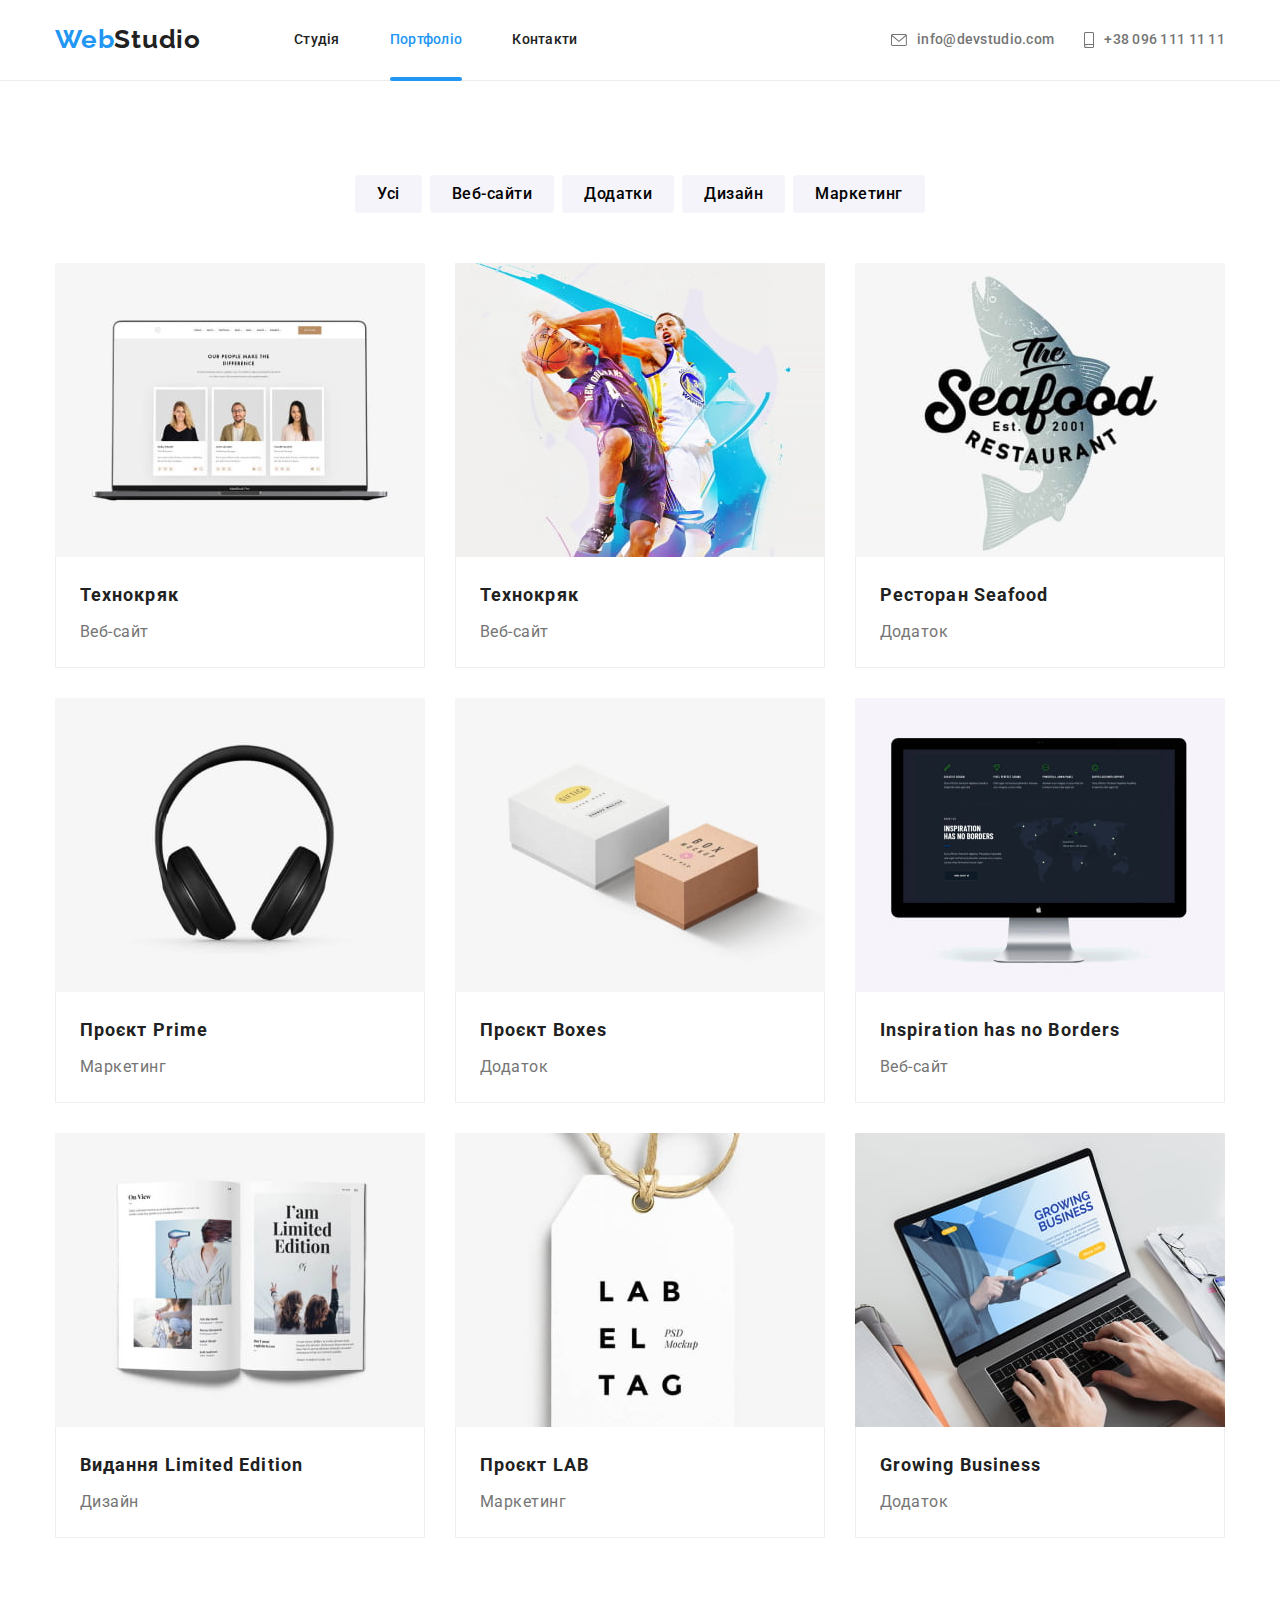
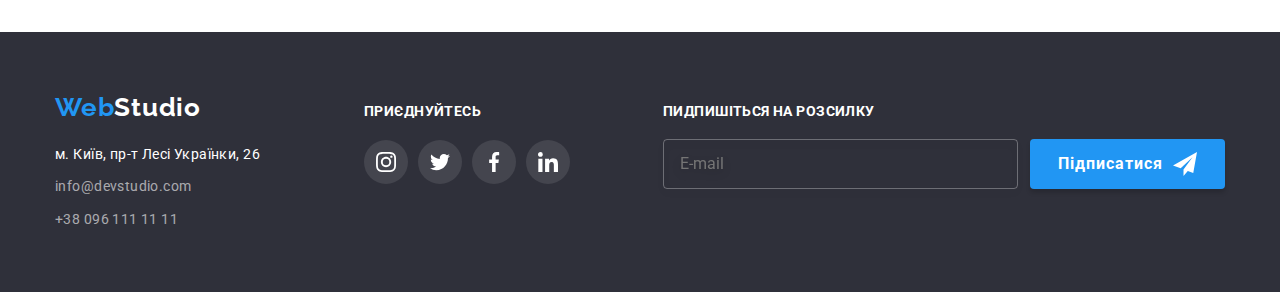
==== portfolio.html @ 277d2b3b "From hw-07" ====
<!DOCTYPE html>
<html lang="uk">
    <head>
        <meta charset="UTF-8" />
        <meta http-equiv="X-UA-Compatible" content="IE=edge" />
        <meta name="viewport" content="width=device-width, initial-scale=1.0" />
        <link rel="preconnect" href="https://fonts.googleapis.com" />
        <link rel="preconnect" href="https://fonts.gstatic.com" crossorigin />
        <link
            href="https://fonts.googleapis.com/css2?family=Raleway:wght@700&family=Roboto:wght@400;500;700;900&display=swap"
            rel="stylesheet"
        />
        <link
            rel="stylesheet"
            href="https://cdnjs.cloudflare.com/ajax/libs/modern-normalize/1.1.0/modern-normalize.css"
            integrity="sha512-Y0MM+V6ymRKN2zStTqzQ227DWhhp4Mzdo6gnlRnuaNCbc+YN/ZH0sBCLTM4M0oSy9c9VKiCvd4Jk44aCLrNS5Q=="
            crossorigin="anonymous"
            referrerpolicy="no-referrer"
        />
        <link href="./css/main.min.css" rel="stylesheet" />
        <title>WebStudio</title>
    </head>
    <body>
        <header class="page-header">
            <div class="container page-header__container flex-container">
                <nav class="navigation page-header__navigation flex-container">
                    <a class="logo navigation__logo" href="./index.html" lang="en">
                        <span class="logo__label" lang="en">Web</span>Studio
                    </a>
                    <ul class="navigation__list flex-container">
                        <li class="navigation__item">
                            <a class="navigation__link" href="./index.html">Студія</a>
                        </li>
                        <li class="navigation__item">
                            <a class="navigation__link navigation__link--active" href="./portfolio.html">Портфоліо</a>
                        </li>
                        <li class="navigation__item">
                            <a class="navigation__link" href="#">Контакти</a>
                        </li>
                    </ul>
                </nav>
                <ul class="contacts page-header__contacts flex-container">
                    <li class="contacts__item">
                        <a class="contacts__link flex-container" href="mailto:info@devstudio.com">
                            <svg class="contacts__icon" width="16" height="12">
                                <use href="./images/icons/icons.svg#icon-mail"></use>
                            </svg>
                            info@devstudio.com
                        </a>
                    </li>
                    <li class="contacts__item">
                        <a class="contacts__link flex-container" href="tel:+380961111111">
                            <svg class="contacts__icon" width="10" height="16">
                                <use href="./images/icons/icons.svg#icon-phone"></use>
                            </svg>
                            +38 096 111 11 11
                        </a>
                    </li>
                </ul>
            </div>
        </header>

        <main>
            <section class="portfolio section">
                <div class="container">
                    <h1 class="hidden" lang="en">Portfolio</h1>
                    <ul class="filter portfolio__filter flex-container">
                        <li class="filter__item">
                            <button class="filter__button button button--secondary" type="button">Усі</button>
                        </li>
                        <li class="filter__item">
                            <button class="filter__button button button--secondary" type="button">Веб-сайти</button>
                        </li>
                        <li class="filter__item">
                            <button class="filter__button button button--secondary" type="button">Додатки</button>
                        </li>
                        <li class="filter__item">
                            <button class="filter__button button button--secondary" type="button">Дизайн</button>
                        </li>
                        <li class="filter__item">
                            <button class="filter__button button button--secondary" type="button">Маркетинг</button>
                        </li>
                    </ul>
                    <ul class="portfolio__list flex-container">
                        <li class="card portfolio__card">
                            <a class="card__link" href="#">
                                <div class="card__image-wrapper">
                                    <img
                                        class="card__image"
                                        src="./images/portfolio/technocrack.jpg"
                                        alt="Ноутбук з відкрити сайтом"
                                        width="370"
                                        height="294"
                                    />
                                    <div class="card__image-overlay">
                                        <p class="card__image-text">
                                            Lorem ipsum dolor sit amet, consectetur adipisicing elit. Aut voluptate, id
                                            minima voluptas accusamus delectus ipsum numquam? Expedita, iure ullam?
                                            Minima, sequi. Lorem ipsum dolor sit amet, consectetur adipisicing elit. Aut
                                            voluptate, id minima voluptas accusamus delectus ipsum numquam? Expedita,
                                            iure ullam? Minima, sequi. Lorem ipsum dolor sit amet, consectetur
                                            adipisicing elit. Aut voluptate, id minima voluptas accusamus delectus ipsum
                                            numquam? Expedita, iure ullam? Minima, sequi.
                                        </p>
                                    </div>
                                </div>
                                <div class="card__context">
                                    <h2 class="card__name">Технокряк</h2>
                                    <p class="card__text">Веб-сайт</p>
                                </div>
                            </a>
                        </li>
                        <li class="card portfolio__card">
                            <a class="card__link" href="#">
                                <div class="card__image-wrapper">
                                    <img
                                        class="card__image"
                                        src="./images/portfolio/poster-new-orlean.jpg"
                                        alt="Ноутбук з відкрити сайтом"
                                        width="370"
                                    />
                                    <div class="card__image-overlay">
                                        <p class="card__image-text">
                                            Lorem ipsum dolor sit amet, consectetur adipisicing elit. Aut voluptate, id
                                            minima voluptas accusamus delectus ipsum numquam? Expedita, iure ullam?
                                            Minima, sequi.
                                        </p>
                                    </div>
                                </div>
                                <div class="card__context">
                                    <h2 class="card__name">Технокряк</h2>
                                    <p class="card__text">Веб-сайт</p>
                                </div>
                            </a>
                        </li>
                        <li class="card portfolio__card">
                            <a class="card__link" href="#">
                                <div class="card__image-wrapper">
                                    <img
                                        class="card__image"
                                        src="./images/portfolio/restaurant-seafood.jpg"
                                        alt="Постер ресторану"
                                        width="370"
                                    />
                                    <div class="card__image-overlay">
                                        <p class="card__image-text">
                                            Lorem ipsum dolor sit amet, consectetur adipisicing elit. Aut voluptate, id
                                            minima voluptas accusamus delectus ipsum numquam? Expedita, iure ullam?
                                            Minima, sequi.
                                        </p>
                                    </div>
                                </div>
                                <div class="card__context">
                                    <h2 class="card__name">Ресторан <span lang="en">Seafood</span></h2>
                                    <p class="card__text">Додаток</p>
                                </div>
                            </a>
                        </li>
                        <li class="card portfolio__card">
                            <a class="card__link" href="#">
                                <div class="card__image-wrapper">
                                    <img
                                        class="card__image"
                                        src="./images/portfolio/project-prime.jpg"
                                        alt="Навушники"
                                        width="370"
                                    />
                                    <div class="card__image-overlay">
                                        <p class="card__image-text">
                                            Lorem ipsum dolor sit amet, consectetur adipisicing elit. Aut voluptate, id
                                            minima voluptas accusamus delectus ipsum numquam? Expedita, iure ullam?
                                            Minima, sequi.
                                        </p>
                                    </div>
                                </div>
                                <div class="card__context">
                                    <h2 class="card__name">Проєкт <span lang="en">Prime</span></h2>
                                    <p class="card__text">Маркетинг</p>
                                </div>
                            </a>
                        </li>
                        <li class="card portfolio__card">
                            <a class="card__link" href="#">
                                <div class="card__image-wrapper">
                                    <img
                                        class="card__image"
                                        src="./images/portfolio/project-boxes.jpg"
                                        alt="Коробки"
                                        width="370"
                                    />
                                    <div class="card__image-overlay">
                                        <p class="card__image-text">
                                            Lorem ipsum dolor sit amet, consectetur adipisicing elit. Aut voluptate, id
                                            minima voluptas accusamus delectus ipsum numquam? Expedita, iure ullam?
                                            Minima, sequi.
                                        </p>
                                    </div>
                                </div>
                                <div class="card__context">
                                    <h2 class="card__name">Проєкт <span lang="en">Boxes</span></h2>
                                    <p class="card__text">Додаток</p>
                                </div>
                            </a>
                        </li>
                        <li class="card portfolio__card">
                            <a class="card__link" href="#">
                                <div class="card__image-wrapper">
                                    <img
                                        class="card__image"
                                        src="./images/portfolio/inspirations-has-no-borders.jpg"
                                        alt="Місцезнаходження по карті світу"
                                        width="370"
                                    />
                                    <div class="card__image-overlay">
                                        <p class="card__image-text">
                                            Lorem ipsum dolor sit amet, consectetur adipisicing elit. Aut voluptate, id
                                            minima voluptas accusamus delectus ipsum numquam? Expedita, iure ullam?
                                            Minima, sequi.
                                        </p>
                                    </div>
                                </div>
                                <div class="card__context">
                                    <h2 class="card__name" lang="en">Inspiration has no Borders</h2>
                                    <p class="card__text">Веб-сайт</p>
                                </div>
                            </a>
                        </li>
                        <li class="card portfolio__card">
                            <a class="card__link" href="#">
                                <div class="card__image-wrapper">
                                    <img
                                        class="card__image"
                                        src="./images/portfolio/journal-limited-edition.jpg"
                                        alt="Журнал"
                                        width="370"
                                    />
                                    <div class="card__image-overlay">
                                        <p class="card__image-text">
                                            Lorem ipsum dolor sit amet, consectetur adipisicing elit. Aut voluptate, id
                                            minima voluptas accusamus delectus ipsum numquam? Expedita, iure ullam?
                                            Minima, sequi.
                                        </p>
                                    </div>
                                </div>
                                <div class="card__context">
                                    <h2 class="card__name">Видання <span lang="en">Limited Edition</span></h2>
                                    <p class="card__text">Дизайн</p>
                                </div>
                            </a>
                        </li>
                        <li class="card portfolio__card">
                            <a class="card__link" href="#">
                                <div class="card__image-wrapper">
                                    <img
                                        class="card__image"
                                        src="./images/portfolio/project-lab.jpg"
                                        alt="Лейбл"
                                        width="370"
                                    />
                                    <div class="card__image-overlay">
                                        <p class="card__image-text">
                                            Lorem ipsum dolor sit amet, consectetur adipisicing elit. Aut voluptate, id
                                            minima voluptas accusamus delectus ipsum numquam? Expedita, iure ullam?
                                            Minima, sequi.
                                        </p>
                                    </div>
                                </div>
                                <div class="card__context">
                                    <h2 class="card__name">Проєкт <span lang="en">LAB</span></h2>
                                    <p class="card__text">Маркетинг</p>
                                </div>
                            </a>
                        </li>
                        <li class="card portfolio__card">
                            <a class="card__link" href="#">
                                <div class="card__image-wrapper">
                                    <img
                                        class="card__image"
                                        src="./images/portfolio/growing-business.jpg"
                                        alt="Додаток для зростаючого бізнесу"
                                        width="370"
                                    />
                                    <div class="card__image-overlay">
                                        <p class="card__image-text">
                                            Lorem ipsum dolor sit amet, consectetur adipisicing elit. Aut voluptate, id
                                            minima voluptas accusamus delectus ipsum numquam? Expedita, iure ullam?
                                            Minima, sequi.
                                        </p>
                                    </div>
                                </div>
                                <div class="card__context">
                                    <h2 class="card__name" lang="en">Growing Business</h2>
                                    <p class="card__text">Додаток</p>
                                </div>
                            </a>
                        </li>
                    </ul>
                </div>
            </section>
        </main>

        <footer class="page-footer">
            <div class="container page-footer__flex-container flex-container">
                <div class="page-footer__contacts-wrapper">
                    <a class="logo page-footer__logo" href="./index.html" lang="en">
                        <span class="logo__label" lang="en">Web</span>Studio
                    </a>
                    <address class="address page-footer__address">
                        <ul class="address__list">
                            <li class="address__item">
                                <a
                                    class="address__map address__link--font"
                                    href="https://www.google.com/maps/place/Lesi+Ukrainky+Blvd,+26,+Kyiv,+02000/@50.4265841,30.5361971,17z/data=!3m1!4b1!4m5!3m4!1s0x40d4cf0e033ecbe9:0x57a4dffefec77da0!8m2!3d50.4265807!4d30.5383858"
                                    target="_blank"
                                    rel="noopener noreferrer"
                                >
                                    м. Київ, пр-т Лесі Українки, 26
                                </a>
                            </li>
                            <li class="address__item">
                                <a class="address__link address__link--font" href="mailto:info@devstudio.com">
                                    info@devstudio.com
                                </a>
                            </li>
                            <li class="address__item">
                                <a class="address__link address__link--font" href="tel:+380961111111">
                                    +38 096 111 11 11
                                </a>
                            </li>
                        </ul>
                    </address>
                </div>
                <div class="page-footer__social-wrapper">
                    <p class="page-footer__social-title">приєднуйтесь</p>
                    <ul class="social page-footer__social-list flex-container">
                        <li class="social__item page-footer__social-item">
                            <a class="social__link page-footer__social-link flex-container" href="#">
                                <svg
                                    class="social__icon page-footer__social-icon"
                                    width="20"
                                    height="20"
                                    aria-label="instagram"
                                >
                                    <use href="./images/icons/icons.svg#icon-instagram"></use>
                                </svg>
                            </a>
                        </li>
                        <li class="social__item page-footer__social-item">
                            <a class="social__link page-footer__social-link flex-container" href="#">
                                <svg
                                    class="social__icon page-footer__social-icon"
                                    width="20"
                                    height="20"
                                    aria-label="twitter"
                                >
                                    <use href="./images/icons/icons.svg#icon-twitter"></use>
                                </svg>
                            </a>
                        </li>
                        <li class="social__item page-footer__social-item">
                            <a class="social__link page-footer__social-link flex-container" href="#">
                                <svg
                                    class="social__icon page-footer__social-icon"
                                    width="20"
                                    height="20"
                                    aria-label="facebook"
                                >
                                    <use href="./images/icons/icons.svg#icon-facebook"></use>
                                </svg>
                            </a>
                        </li>
                        <li class="social__item page-footer__social-item">
                            <a class="social__link page-footer__social-link flex-container" href="#">
                                <svg
                                    class="social__icon page-footer__social-icon"
                                    width="20"
                                    height="20"
                                    aria-label="linkedin"
                                >
                                    <use href="./images/icons/icons.svg#icon-linkedin"></use>
                                </svg>
                            </a>
                        </li>
                    </ul>
                </div>
                <div class="follow page-footer__follow-wrapper">
                    <p class="follow__title">пидпишіться на розсилку</p>
                    <form class="form follow__form" action="javascript:void(0);">
                        <label class="form__label follow__label">
                            <input
                                class="form__input follow__label-input"
                                type="email"
                                name="follow-email"
                                placeholder="E-mail"
                            />
                        </label>
                        <button class="follow__button button button--main" type="submit">
                            Підписатися
                            <svg class="follow__icon" width="24" height="24" aria-label="send">
                                <use href="./images/icons/icons.svg#icon-send"></use>
                            </svg>
                        </button>
                    </form>
                </div>
            </div>
        </footer>
    </body>
</html>
---- css/main.min.css ----
:root{--main-text-color: #212121;--muted-text-color: #757575;--address-link-text-color: #FFFFFF99;--team-filter-icon-color: #F5F4FA;--footer-background-color: #2F303A;--order-image-background-color: #C4C4C4;--order-image-overlay: rgba(47, 48, 58, 0.4);--footer-social-background: rgba(255, 255, 255, 0.1);--backdrop-background-color: rgba(0, 0, 0, 0.2);--working-image-label-background: rgba(47, 48, 58, 0.8);--order-button-active: #188CE8;--accent-color: #2196F3;--accent-color-faded: rgba(33, 150, 243, 0.9);--accent-white-color: #FFFFFF;--card-border: #EEEEEE;--header-border: #ECECEC;--modal-close-border: rgba(0, 0, 0, 0.1);--icon-fill: #AFB1B8;--order-button-box-shadow: rgba(0, 0, 0, 0.15);--general-transition-effect: .25s cubic-bezier(0.4, 0, 0.2, 1);--card-items: 3;--gap-distance: 30px}body{font-family:"Roboto",sans-serif;color:#212121;margin:0}body.is-hidden{overflow-y:hidden}ul,ol,li{list-style:none;padding:0;margin:0}h1,h2,h3,h4,h5,h6,p{margin:0;padding:0}img{display:block;height:auto;max-width:100%}.section{padding:94px 0}.container{max-width:1200px;padding:0 15px;margin:0 auto}.flex-container{display:-webkit-box;display:-ms-flexbox;display:flex}.hidden{position:absolute;white-space:nowrap;width:1px;height:1px;overflow:hidden;border:0;padding:0;clip:rect(0 0 0 0);-webkit-clip-path:inset(50%);clip-path:inset(50%);margin:-1px}::-webkit-scrollbar{width:8px}::-webkit-scrollbar-track{background-color:rgba(0,0,0,0)}::-webkit-scrollbar-thumb{background-color:rgba(0,0,0,.2);border-radius:4px}::-webkit-scrollbar-thumb:hover{background-color:rgba(0,0,0,.5)}.button{font-family:"Roboto";font-size:16px;border:none;border-radius:4px;cursor:pointer}.button--main{font-weight:700;line-height:1.87;letter-spacing:.06em;color:var(--accent-white-color);background-color:var(--accent-color);-webkit-box-shadow:0px 4px 4px var(--order-button-box-shadow);box-shadow:0px 4px 4px var(--order-button-box-shadow);-webkit-transition:background-color var(--general-transition-effect);-o-transition:background-color var(--general-transition-effect);transition:background-color var(--general-transition-effect)}.button--main:focus,.button--main:hover{background-color:var(--order-button-active)}.button--secondary{font-weight:500;line-height:1.62;letter-spacing:.03em;background-color:var(--team-filter-icon-color);-webkit-transition:background-color var(--general-transition-effect),color var(--general-transition-effect);-o-transition:background-color var(--general-transition-effect),color var(--general-transition-effect);transition:background-color var(--general-transition-effect),color var(--general-transition-effect)}.button--secondary:focus,.button--secondary:hover{background-color:var(--accent-color)}.social__icon{fill:currentColor}.social__item:not(:last-child){margin-right:10px}.social__link{-webkit-box-pack:center;-ms-flex-pack:center;justify-content:center;-webkit-box-align:center;-ms-flex-align:center;align-items:center;height:44px;width:44px;border-radius:50%;-webkit-transition:background-color var(--general-transition-effect),color var(--general-transition-effect);-o-transition:background-color var(--general-transition-effect),color var(--general-transition-effect);transition:background-color var(--general-transition-effect),color var(--general-transition-effect)}.social__link:focus,.social__link:hover{background-color:var(--accent-color)}.form{display:-webkit-box;display:-ms-flexbox;display:flex;-webkit-box-align:center;-ms-flex-align:center;align-items:center}.form__label{width:100%}.form__input{width:100%;background:rgba(0,0,0,0);outline:none;border-radius:4px;-webkit-transition:border-color var(--general-transition-effect);-o-transition:border-color var(--general-transition-effect);transition:border-color var(--general-transition-effect)}.form__input:focus{border-color:var(--accent-color)}.page-header{border-bottom:1px solid var(--header-border)}.page-header__container{-webkit-box-align:center;-ms-flex-align:center;align-items:center}.page-header__navigation{-webkit-box-align:center;-ms-flex-align:center;align-items:center}.page-header__contacts{margin-left:auto;margin-right:0}.navigation__logo{color:var(--main-text-color);padding:24px 0 25px 0}.navigation__item:not(:last-child){margin-right:50px}.navigation__link{position:relative;display:inline-block;color:var(--main-text-color);font-weight:500;font-size:14px;line-height:1.14;letter-spacing:.02em;text-decoration:none;padding:32px 0;-webkit-transition:color var(--general-transition-effect);-o-transition:color var(--general-transition-effect);transition:color var(--general-transition-effect)}.navigation__link:focus,.navigation__link:hover{color:var(--accent-color)}.navigation__link:focus::after,.navigation__link:hover::after{left:0;width:100%}.navigation__link::after{position:absolute;content:"";right:0;bottom:-1px;height:4px;width:0%;border-radius:2px;background-color:var(--accent-color);-webkit-transition:width var(--general-transition-effect);-o-transition:width var(--general-transition-effect);transition:width var(--general-transition-effect)}.navigation__link--active{color:var(--accent-color)}.navigation__link--active::after{width:100%}.logo{font-family:"Raleway";font-weight:700;font-size:26px;line-height:1.19;letter-spacing:.03em;text-decoration:none;margin-right:93px}.logo__label{color:var(--accent-color)}.contacts__icon{fill:currentColor;margin-right:10px}.contacts__item:not(:last-child){margin-right:30px}.contacts__link{-webkit-box-align:center;-ms-flex-align:center;align-items:center;color:var(--muted-text-color);font-weight:500;font-size:14px;line-height:1.14;letter-spacing:.02em;text-decoration:none;padding:32px 0;-webkit-transition:color var(--general-transition-effect);-o-transition:color var(--general-transition-effect);transition:color var(--general-transition-effect)}.contacts__link:focus,.contacts__link:hover{color:var(--accent-color)}.order__image-wraper{max-width:1600px;background:-webkit-gradient(linear, left top, left bottom, from(var(--order-image-overlay)), to(var(--order-image-overlay))),url("../images/order/order-background.jpg") no-repeat center/cover,var(--order-image-background-color);background:-o-linear-gradient(var(--order-image-overlay), var(--order-image-overlay)),url("../images/order/order-background.jpg") no-repeat center/cover,var(--order-image-background-color);background:linear-gradient(var(--order-image-overlay), var(--order-image-overlay)),url("../images/order/order-background.jpg") no-repeat center/cover,var(--order-image-background-color);padding:200px 0;margin:0 auto}.order__context--align{text-align:center}.order__title{max-width:696px;font-weight:900;font-size:44px;line-height:1.36;text-align:center;letter-spacing:.06em;text-transform:uppercase;color:var(--accent-white-color);margin:0 auto 30px}.order__button{padding:10px 32px}.advantages__title{font-weight:700;font-size:14px;line-height:1.14;letter-spacing:.03em;text-transform:uppercase;margin-bottom:10px}.advantages__text{font-size:14px;line-height:1.71;letter-spacing:.03em;color:var(--muted-text-color)}.advantages__icon{-webkit-box-pack:center;-ms-flex-pack:center;justify-content:center;-webkit-box-align:center;-ms-flex-align:center;align-items:center;max-width:270px;height:120px;background-color:var(--team-filter-icon-color);border-radius:4px;margin-bottom:30px}.advantages__item{max-width:270px}.advantages__item:not(:last-child){margin-right:30px}.working.section{padding:0 0 94px 0}.working__title{font-weight:700;font-size:36px;line-height:1.16;text-align:center;letter-spacing:.03em;margin-bottom:50px}.working__item:not(:last-child){margin-right:30px}.working__image-wrapper{position:relative}.working__image-label{position:absolute;display:-webkit-box;display:-ms-flexbox;display:flex;-webkit-box-pack:center;-ms-flex-pack:center;justify-content:center;-webkit-box-align:center;-ms-flex-align:center;align-items:center;bottom:0;left:0;background-color:var(--working-image-label-background);max-height:70px;height:100%;width:100%}.working__image-title{font-weight:700;font-size:14px;line-height:1.14;text-align:center;letter-spacing:.03em;text-transform:uppercase;color:var(--accent-white-color)}.working__item:not(:last-child){margin-right:30px}.team{background-color:var(--team-filter-icon-color)}.team__title{font-weight:700;font-size:36px;line-height:1.16;text-align:center;letter-spacing:.03em;margin-bottom:50px}.team__info{padding:30px 0}.team__person-name{font-weight:500;font-size:16px;line-height:1.18;text-align:center;letter-spacing:.03em;margin-bottom:10px}.team__person-position{font-size:16px;line-height:1.18;text-align:center;letter-spacing:.03em;color:var(--muted-text-color);margin-bottom:16px}.team__social-list{-webkit-box-pack:center;-ms-flex-pack:center;justify-content:center}.team__card{background:var(--accent-white-color);-webkit-box-shadow:0px 1px 3px rgba(0,0,0,.12),0px 1px 1px rgba(0,0,0,.14),0px 2px 1px rgba(0,0,0,.2);box-shadow:0px 1px 3px rgba(0,0,0,.12),0px 1px 1px rgba(0,0,0,.14),0px 2px 1px rgba(0,0,0,.2);border-radius:0px 0px 4px 4px}.team__card:not(:last-child){margin-right:30px}.team__social-link{color:var(--icon-fill)}.team__social-link:focus,.team__social-link:hover{color:var(--accent-white-color)}.client__title{font-weight:700;font-size:36px;line-height:1.16;text-align:center;letter-spacing:.03em;margin-bottom:50px}.client__list{-ms-flex-wrap:wrap;flex-wrap:wrap}.client__icon{fill:currentColor}.client__item:not(:last-child){margin-right:30px}.client__link{height:92px;width:170px;border:1px solid var(--icon-fill);border-radius:4px;color:var(--icon-fill);display:-webkit-box;display:-ms-flexbox;display:flex;-webkit-box-pack:center;-ms-flex-pack:center;justify-content:center;-webkit-box-align:center;-ms-flex-align:center;align-items:center;-webkit-transition:border-color var(--general-transition-effect),color var(--general-transition-effect);-o-transition:border-color var(--general-transition-effect),color var(--general-transition-effect);transition:border-color var(--general-transition-effect),color var(--general-transition-effect)}.client__link:focus,.client__link:hover{border-color:var(--accent-color);color:var(--accent-color)}.portfolio__filter{gap:8px;-ms-flex-wrap:wrap;flex-wrap:wrap;-webkit-box-pack:center;-ms-flex-pack:center;justify-content:center;margin-bottom:50px}.portfolio__list{-ms-flex-wrap:wrap;flex-wrap:wrap;gap:var(--gap-distance)}.portfolio__card{-ms-flex-preferred-size:calc((100% - var(--gap-distance)*(var(--card-items) - 1))/var(--card-items));flex-basis:calc((100% - var(--gap-distance)*(var(--card-items) - 1))/var(--card-items))}.filter__button{padding:6px 22px;-webkit-transition:color var(--general-transition-effect),background-color var(--general-transition-effect),-webkit-box-shadow var(--general-transition-effect);transition:color var(--general-transition-effect),background-color var(--general-transition-effect),-webkit-box-shadow var(--general-transition-effect);-o-transition:color var(--general-transition-effect),background-color var(--general-transition-effect),box-shadow var(--general-transition-effect);transition:color var(--general-transition-effect),background-color var(--general-transition-effect),box-shadow var(--general-transition-effect);transition:color var(--general-transition-effect),background-color var(--general-transition-effect),box-shadow var(--general-transition-effect),-webkit-box-shadow var(--general-transition-effect)}.filter__button:focus,.filter__button:hover{color:var(--accent-white-color);-webkit-box-shadow:0px 3px 1px rgba(0,0,0,.1),0px 1px 2px rgba(0,0,0,.08),0px 2px 2px rgba(0,0,0,.12);box-shadow:0px 3px 1px rgba(0,0,0,.1),0px 1px 2px rgba(0,0,0,.08),0px 2px 2px rgba(0,0,0,.12)}.card__image-wrapper{position:relative;overflow:hidden}.card__image-overlay{position:absolute;overflow-y:auto;bottom:0;left:0;width:100%;height:100%;background-color:var(--accent-color-faded);-webkit-transform:translatey(100%);-ms-transform:translatey(100%);transform:translatey(100%);-webkit-transition:-webkit-transform var(--general-transition-effect);transition:-webkit-transform var(--general-transition-effect);-o-transition:transform var(--general-transition-effect);transition:transform var(--general-transition-effect);transition:transform var(--general-transition-effect), -webkit-transform var(--general-transition-effect)}.card__image-text{font-size:18px;line-height:1.55;letter-spacing:.03em;color:var(--accent-white-color);padding:63px 24px}.card__context{padding:20px 24px;border-color:var(--card-border);border-style:solid;border-width:0 1px 1px 1px}.card__name{font-weight:700;font-size:18px;line-height:2;letter-spacing:.06em;margin-bottom:4px;color:var(--main-text-color)}.card__text{font-size:16px;line-height:1.87;letter-spacing:.03em;color:var(--muted-text-color)}.card__link{text-decoration:none;display:inline-block;-webkit-transition:-webkit-box-shadow var(--general-transition-effect);transition:-webkit-box-shadow var(--general-transition-effect);-o-transition:box-shadow var(--general-transition-effect);transition:box-shadow var(--general-transition-effect);transition:box-shadow var(--general-transition-effect), -webkit-box-shadow var(--general-transition-effect)}.card__link:focus,.card__link:hover{-webkit-box-shadow:0px 1px 1px rgba(0,0,0,.12),0px 4px 4px rgba(0,0,0,.06),1px 4px 6px rgba(0,0,0,.16);box-shadow:0px 1px 1px rgba(0,0,0,.12),0px 4px 4px rgba(0,0,0,.06),1px 4px 6px rgba(0,0,0,.16)}.card__link:focus .card__image-overlay,.card__link:hover .card__image-overlay{-webkit-transform:translatey(0%);-ms-transform:translatey(0%);transform:translatey(0%)}.page-footer{padding:60px 0;background-color:var(--footer-background-color)}.page-footer__flex-container{-webkit-box-align:baseline;-ms-flex-align:baseline;align-items:baseline}.page-footer__contacts-wrapper{margin-right:70px}.page-footer__logo{display:inline-block;color:var(--accent-white-color);margin-bottom:20px}.page-footer__social-wrapper{margin-right:93px}.page-footer__social-title{font-weight:700;font-size:14px;line-height:1.14;letter-spacing:.03em;text-transform:uppercase;color:var(--accent-white-color);margin-bottom:20px}.page-footer__social-link{color:var(--accent-white-color);background-color:var(--footer-social-background)}.page-footer__follow-wrapper{width:100%}.address__map{color:var(--accent-white-color)}.address__item:not(:last-child){margin-bottom:9px}.address__link{color:var(--address-link-text-color);text-decoration:none}.address__link--font{font-style:normal;font-size:14px;line-height:1.71;letter-spacing:.03em;text-decoration:none;-webkit-transition:color var(--general-transition-effect);-o-transition:color var(--general-transition-effect);transition:color var(--general-transition-effect)}.address__link--font:focus,.address__link--font:hover{color:var(--accent-color)}.follow__title{font-weight:700;font-size:14px;line-height:16px;letter-spacing:.03em;text-transform:uppercase;color:var(--accent-white-color);margin-bottom:20px}.follow__icon{margin-left:10px;fill:currentColor}.follow__label-input{height:50px;padding:15px 16px;border:1px solid rgba(255,255,255,.3);-webkit-filter:drop-shadow(0px 4px 4px rgba(0, 0, 0, 0.15));filter:drop-shadow(0px 4px 4px rgba(0, 0, 0, 0.15));background-color:rgba(0,0,0,0);color:var(--accent-white-color)}.follow__label-input::-webkit-input-placeholder{font-size:16px;line-height:20px}.follow__label-input::-moz-placeholder{font-size:16px;line-height:20px}.follow__label-input:-ms-input-placeholder{font-size:16px;line-height:20px}.follow__label-input::-ms-input-placeholder{font-size:16px;line-height:20px}.follow__label-input::placeholder{font-size:16px;line-height:20px}.follow__button{display:-webkit-box;display:-ms-flexbox;display:flex;-webkit-box-align:center;-ms-flex-align:center;align-items:center;padding:10px 28px;margin-left:12px}.backdrop{z-index:1;position:fixed;top:0;left:0;width:100%;height:100%;overflow-y:auto;overflow-x:hidden;background-color:var(--backdrop-background-color);opacity:1;visibility:visible;-webkit-transition:opacity var(--general-transition-effect),visibility var(--general-transition-effect);-o-transition:opacity var(--general-transition-effect),visibility var(--general-transition-effect);transition:opacity var(--general-transition-effect),visibility var(--general-transition-effect)}.backdrop.is-hidden{visibility:hidden;opacity:0;pointer-events:none}.modal{min-height:100vh;display:-webkit-box;display:-ms-flexbox;display:flex;-webkit-box-pack:center;-ms-flex-pack:center;justify-content:center;-webkit-box-align:center;-ms-flex-align:center;align-items:center;position:-webkit-sticky;position:sticky;width:100%}.modal__body{position:relative;max-width:528px;width:100%;background-color:var(--accent-white-color);-webkit-box-shadow:0px 1px 3px rgba(0,0,0,.12),0px 1px 1px rgba(0,0,0,.14),0px 2px 1px rgba(0,0,0,.2);box-shadow:0px 1px 3px rgba(0,0,0,.12),0px 1px 1px rgba(0,0,0,.14),0px 2px 1px rgba(0,0,0,.2);border-radius:4px;padding:40px}.modal__close-icon{fill:currentColor}.modal__close-button{position:absolute;right:8px;top:8px;width:30px;height:30px;display:-webkit-box;display:-ms-flexbox;display:flex;-webkit-box-pack:center;-ms-flex-pack:center;justify-content:center;-webkit-box-align:center;-ms-flex-align:center;align-items:center;background-color:rgba(0,0,0,0);border:1px solid var(--modal-close-border);border-radius:50%;cursor:pointer;padding:0;-webkit-transition:color var(--general-transition-effect);-o-transition:color var(--general-transition-effect);transition:color var(--general-transition-effect)}.modal__close-button:focus,.modal__close-button:hover{color:var(--accent-color)}.form__modal{-webkit-box-orient:vertical;-webkit-box-direction:normal;-ms-flex-direction:column;flex-direction:column}.form__modal-title{font-weight:700;font-size:20px;line-height:23px;letter-spacing:.03em;margin-bottom:12px}.form__modal-text{display:inline-block;margin-bottom:4px;font-size:12px;line-height:14px;letter-spacing:.01em;color:var(--muted-text-color)}.form__modal-input{height:40px;border:1px solid rgba(33,33,33,.2);padding:12px 42px}.form__modal-icon{position:absolute;top:50%;left:12px;-webkit-transition:fill var(--general-transition-effect);-o-transition:fill var(--general-transition-effect);transition:fill var(--general-transition-effect)}.form__checkbox{position:relative;display:-webkit-box;display:-ms-flexbox;display:flex;-webkit-box-pack:center;-ms-flex-pack:center;justify-content:center;-webkit-box-align:center;-ms-flex-align:center;align-items:center;font-weight:400;font-size:14px;line-height:1.71;letter-spacing:.03em;color:var(--muted-text-color);margin-bottom:30px}.form__check-wrap{display:-webkit-box;display:-ms-flexbox;display:flex;-webkit-box-align:center;-ms-flex-align:center;align-items:center;border:1px solid var(--main-text-color);width:16px;height:15px;border-radius:3px;margin-right:7px;-webkit-transition:border var(--general-transition-effect);-o-transition:border var(--general-transition-effect);transition:border var(--general-transition-effect)}.form__check-icon{opacity:0;-webkit-transition:opacity var(--general-transition-effect);-o-transition:opacity var(--general-transition-effect);transition:opacity var(--general-transition-effect)}.form__accept-text{margin-right:5px}.form__modal-button{padding:10px 52px}.form__modal-label{position:relative}.form__modal-label:not(:last-child){margin-bottom:10px}.form__modal-label:focus-within .form__modal-icon{fill:var(--accent-color)}.form__modal-area{height:120px;border:1px solid rgba(33,33,33,.2);padding:12px 16px;resize:none}.form__modal-area:focus{border-color:var(--accent-color)}.form__modal-area::-webkit-input-placeholder{color:rgba(117,117,117,.5);font-size:12px;line-height:14px;letter-spacing:.01em}.form__modal-area::-moz-placeholder{color:rgba(117,117,117,.5);font-size:12px;line-height:14px;letter-spacing:.01em}.form__modal-area:-ms-input-placeholder{color:rgba(117,117,117,.5);font-size:12px;line-height:14px;letter-spacing:.01em}.form__modal-area::-ms-input-placeholder{color:rgba(117,117,117,.5);font-size:12px;line-height:14px;letter-spacing:.01em}.form__modal-area::placeholder{color:rgba(117,117,117,.5);font-size:12px;line-height:14px;letter-spacing:.01em}.form__checkbox-input{position:absolute;width:1px;height:1px;margin:-1px;bottom:0;padding:0;clip:rect(0 0 0 0);overflow:hidden}.form__checkbox-input:checked+.form__check-wrap{border:none}.form__checkbox-input:checked+.form__check-wrap .form__check-icon{opacity:1}.form__accept-agreement{color:var(--accent-color);-webkit-transition:color var(--general-transition-effect);-o-transition:color var(--general-transition-effect);transition:color var(--general-transition-effect)}.form__accept-agreement:focus,.form__accept-agreement:hover{color:var(--order-button-active)}/*# sourceMappingURL=main.min.css.map */
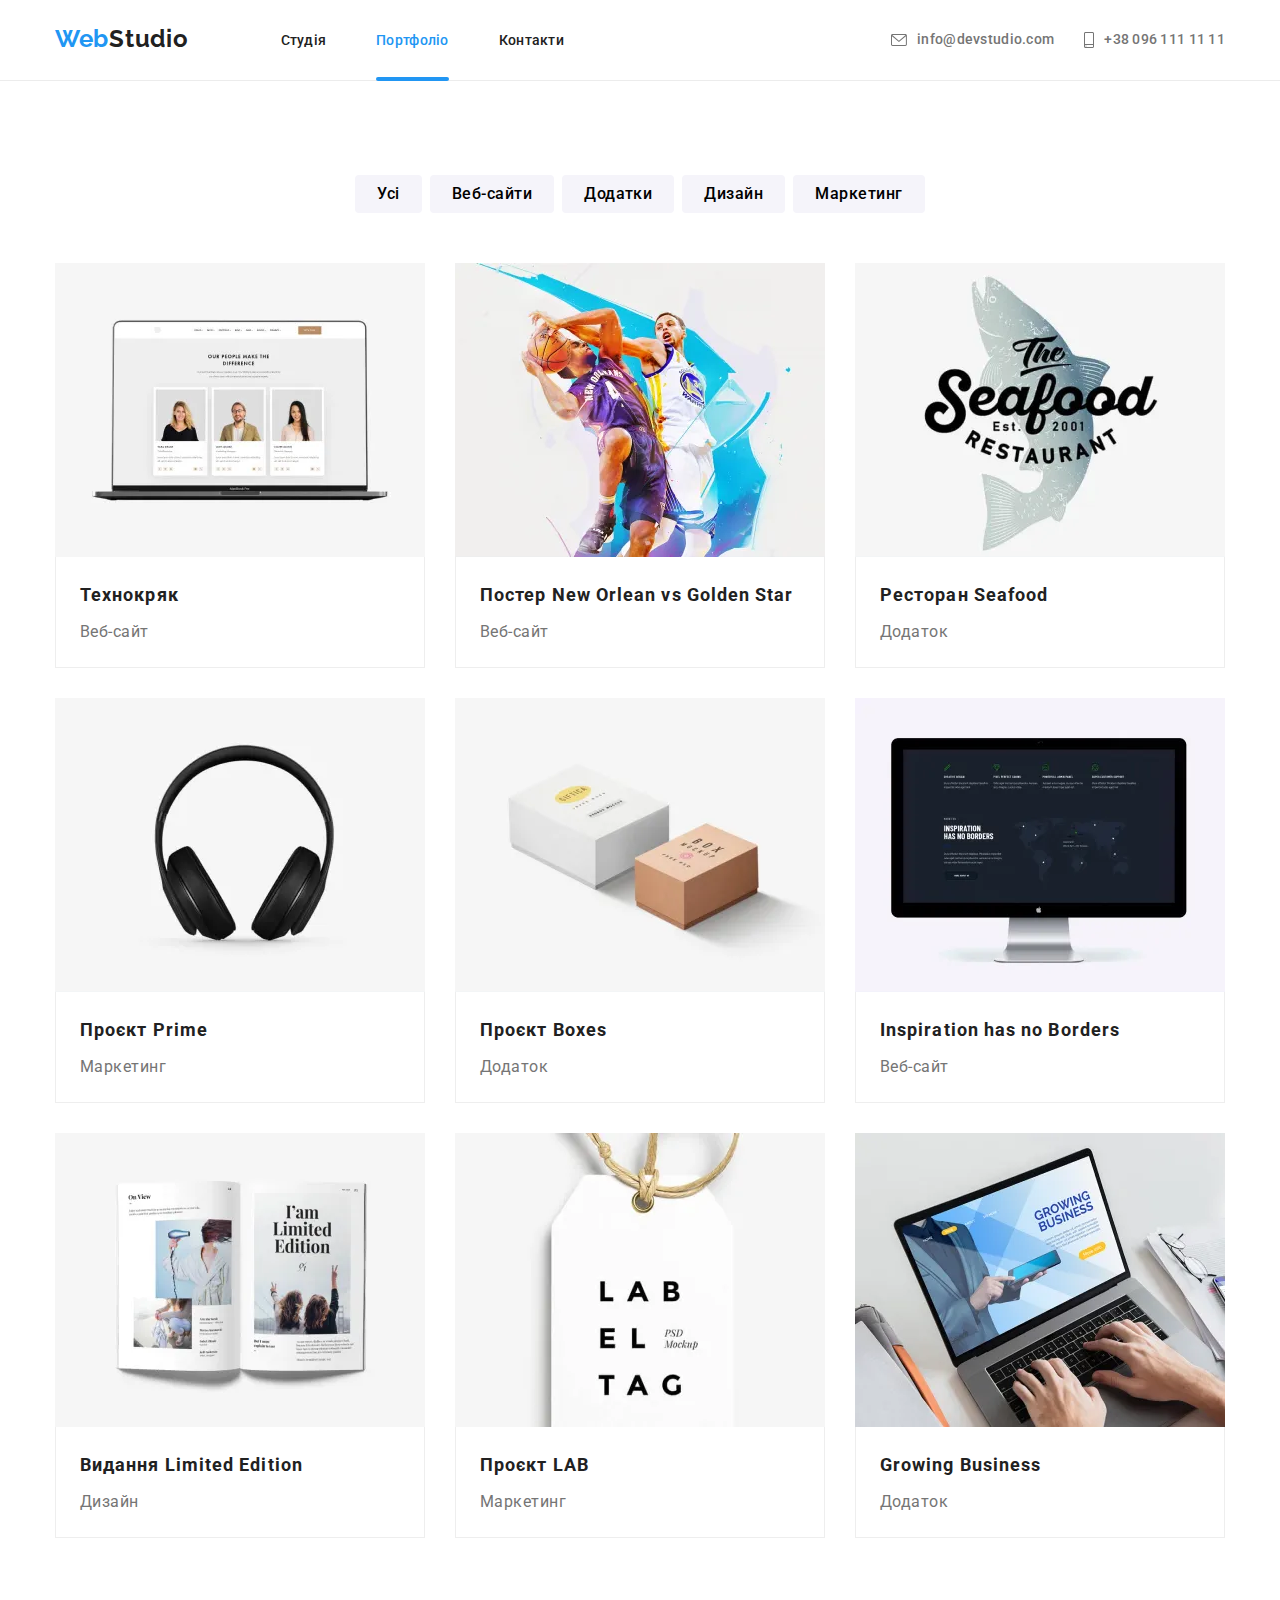
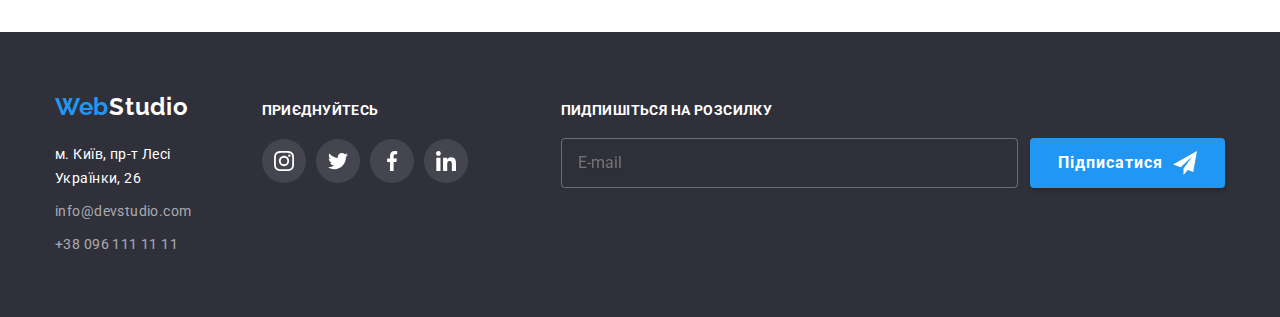
==== commit 2b14609d: "Full hw-08" ====
--- a/portfolio.html
+++ b/portfolio.html
@@ -23,40 +23,77 @@
     <body>
         <header class="page-header">
             <div class="container page-header__container flex-container">
-                <nav class="navigation page-header__navigation flex-container">
-                    <a class="logo navigation__logo" href="./index.html" lang="en">
-                        <span class="logo__label" lang="en">Web</span>Studio
-                    </a>
-                    <ul class="navigation__list flex-container">
-                        <li class="navigation__item">
-                            <a class="navigation__link" href="./index.html">Студія</a>
-                        </li>
-                        <li class="navigation__item">
-                            <a class="navigation__link navigation__link--active" href="./portfolio.html">Портфоліо</a>
-                        </li>
-                        <li class="navigation__item">
-                            <a class="navigation__link" href="#">Контакти</a>
+                <a class="logo page-header__logo" href="./index.html" lang="en">
+                    <span class="logo__label" lang="en">Web</span>Studio
+                </a>
+                <div class="page-header__side-menu is-hide" data-menu>
+                    <nav class="navigation page-header__navigation flex-container">
+                        <ul class="navigation__list flex-container">
+                            <li class="navigation__item">
+                                <a class="navigation__link" href="./index.html">Студія</a>
+                            </li>
+                            <li class="navigation__item">
+                                <a class="navigation__link navigation__link--active" href="./portfolio.html"
+                                    >Портфоліо</a
+                                >
+                            </li>
+                            <li class="navigation__item">
+                                <a class="navigation__link" href="#">Контакти</a>
+                            </li>
+                        </ul>
+                    </nav>
+                    <ul class="contacts page-header__contacts flex-container">
+                        <li class="contacts__item">
+                            <a
+                                class="contacts__link mail flex-container"
+                                href="mailto:info@devstudio.com"
+                                aria-label="mail"
+                            >
+                                <svg class="contacts__icon" width="16" height="12">
+                                    <use href="./images/icons/icons.svg#icon-mail"></use>
+                                </svg>
+                                info@devstudio.com
+                            </a>
+                        </li>
+                        <li class="contacts__item">
+                            <a
+                                class="contacts__link number flex-container"
+                                href="tel:+380961111111"
+                                aria-label="phone number"
+                            >
+                                <svg class="contacts__icon" width="10" height="16">
+                                    <use href="./images/icons/icons.svg#icon-phone"></use>
+                                </svg>
+                                +38 096 111 11 11
+                            </a>
                         </li>
                     </ul>
-                </nav>
-                <ul class="contacts page-header__contacts flex-container">
-                    <li class="contacts__item">
-                        <a class="contacts__link flex-container" href="mailto:info@devstudio.com">
-                            <svg class="contacts__icon" width="16" height="12">
-                                <use href="./images/icons/icons.svg#icon-mail"></use>
-                            </svg>
-                            info@devstudio.com
-                        </a>
-                    </li>
-                    <li class="contacts__item">
-                        <a class="contacts__link flex-container" href="tel:+380961111111">
-                            <svg class="contacts__icon" width="10" height="16">
-                                <use href="./images/icons/icons.svg#icon-phone"></use>
-                            </svg>
-                            +38 096 111 11 11
-                        </a>
-                    </li>
-                </ul>
+                    <ul class="community page-header__community flex-container">
+                        <li class="community__item">
+                            <a href="#" class="community__link">Instagram</a>
+                        </li>
+                        <li class="community__item">
+                            <a href="#" class="community__link">Twitter</a>
+                        </li>
+                        <li class="community__item">
+                            <a href="#" class="community__link">Facebook</a>
+                        </li>
+                        <li class="community__item">
+                            <a href="#" class="community__link">LinkedIn</a>
+                        </li>
+                    </ul>
+                    <button class="page-header__close-menu button" type="button" data-menu-close>
+                        <svg class="page-header__menu-icon" width="40" height="40">
+                            <use href="./images/icons/icons.svg#icon-close-menu"></use>
+                        </svg>
+                    </button>
+                </div>
+
+                <button class="page-header__burger-menu button" type="button" data-menu-open>
+                    <svg class="page-header__menu-icon" width="40" height="40">
+                        <use href="./images/icons/icons.svg#icon-burger-menu"></use>
+                    </svg>
+                </button>
             </div>
         </header>
 
@@ -85,13 +122,40 @@
                         <li class="card portfolio__card">
                             <a class="card__link" href="#">
                                 <div class="card__image-wrapper">
-                                    <img
-                                        class="card__image"
-                                        src="./images/portfolio/technocrack.jpg"
-                                        alt="Ноутбук з відкрити сайтом"
-                                        width="370"
-                                        height="294"
-                                    />
+                                    <picture>
+                                        <source
+                                            srcset="
+                                                ./images/portfolio/technocrack-480.webp    1x,
+                                                ./images/portfolio/technocrack-480@2x.webp 2x
+                                            "
+                                            type="image/webp"
+                                            media="(max-width: 767px)"
+                                        />
+
+                                        <source
+                                            srcset="
+                                                ./images/portfolio/technocrack-1200.webp    1x,
+                                                ./images/portfolio/technocrack-1200@2x.webp 2x
+                                            "
+                                            type="image/webp"
+                                            media="(min-width: 1200px)"
+                                        />
+
+                                        <source
+                                            srcset="
+                                                ./images/portfolio/technocrack-768.webp    1x,
+                                                ./images/portfolio/technocrack-768@2x.webp 2x
+                                            "
+                                            type="image/webp"
+                                            media="(min-width: 768px)"
+                                        />
+
+                                        <img
+                                            src="./images/portfolio/technocrack-1200.jpg    1x,
+                                            ./images/portfolio/technocrack-1200@2x.jpg 2x"
+                                            alt="Технокряк"
+                                        />
+                                    </picture>
                                     <div class="card__image-overlay">
                                         <p class="card__image-text">
                                             Lorem ipsum dolor sit amet, consectetur adipisicing elit. Aut voluptate, id
@@ -113,22 +177,50 @@
                         <li class="card portfolio__card">
                             <a class="card__link" href="#">
                                 <div class="card__image-wrapper">
-                                    <img
-                                        class="card__image"
-                                        src="./images/portfolio/poster-new-orlean.jpg"
-                                        alt="Ноутбук з відкрити сайтом"
-                                        width="370"
-                                    />
-                                    <div class="card__image-overlay">
-                                        <p class="card__image-text">
-                                            Lorem ipsum dolor sit amet, consectetur adipisicing elit. Aut voluptate, id
-                                            minima voluptas accusamus delectus ipsum numquam? Expedita, iure ullam?
-                                            Minima, sequi.
-                                        </p>
-                                    </div>
-                                </div>
-                                <div class="card__context">
-                                    <h2 class="card__name">Технокряк</h2>
+                                    <picture>
+                                        <source
+                                            srcset="
+                                                ./images/portfolio/poster-new-orlean-480.webp    1x,
+                                                ./images/portfolio/poster-new-orlean-480@2x.webp 2x
+                                            "
+                                            type="image/webp"
+                                            media="(max-width: 767px)"
+                                        />
+
+                                        <source
+                                            srcset="
+                                                ./images/portfolio/poster-new-orlean-1200.webp    1x,
+                                                ./images/portfolio/poster-new-orlean-1200@2x.webp 2x
+                                            "
+                                            type="image/webp"
+                                            media="(min-width: 1200px)"
+                                        />
+
+                                        <source
+                                            srcset="
+                                                ./images/portfolio/poster-new-orlean-768.webp    1x,
+                                                ./images/portfolio/poster-new-orlean-768@2x.webp 2x
+                                            "
+                                            type="image/webp"
+                                            media="(min-width: 768px)"
+                                        />
+
+                                        <img
+                                            src="./images/portfolio/poster-new-orlean-1200.jpg    1x,
+                                            ./images/portfolio/poster-new-orlean-1200@2x.jpg 2x"
+                                            alt="Постер баскетбольної гри"
+                                        />
+                                    </picture>
+                                    <div class="card__image-overlay">
+                                        <p class="card__image-text">
+                                            Lorem ipsum dolor sit amet, consectetur adipisicing elit. Aut voluptate, id
+                                            minima voluptas accusamus delectus ipsum numquam? Expedita, iure ullam?
+                                            Minima, sequi.
+                                        </p>
+                                    </div>
+                                </div>
+                                <div class="card__context">
+                                    <h2 class="card__name">Постер New Orlean vs Golden Star</h2>
                                     <p class="card__text">Веб-сайт</p>
                                 </div>
                             </a>
@@ -136,12 +228,40 @@
                         <li class="card portfolio__card">
                             <a class="card__link" href="#">
                                 <div class="card__image-wrapper">
-                                    <img
-                                        class="card__image"
-                                        src="./images/portfolio/restaurant-seafood.jpg"
-                                        alt="Постер ресторану"
-                                        width="370"
-                                    />
+                                    <picture>
+                                        <source
+                                            srcset="
+                                                ./images/portfolio/restaurant-seafood-480.webp    1x,
+                                                ./images/portfolio/restaurant-seafood-480@2x.webp 2x
+                                            "
+                                            type="image/webp"
+                                            media="(max-width: 767px)"
+                                        />
+
+                                        <source
+                                            srcset="
+                                                ./images/portfolio/restaurant-seafood-1200.webp    1x,
+                                                ./images/portfolio/restaurant-seafood-1200@2x.webp 2x
+                                            "
+                                            type="image/webp"
+                                            media="(min-width: 1200px)"
+                                        />
+
+                                        <source
+                                            srcset="
+                                                ./images/portfolio/restaurant-seafood-768.webp    1x,
+                                                ./images/portfolio/restaurant-seafood-768@2x.webp 2x
+                                            "
+                                            type="image/webp"
+                                            media="(min-width: 768px)"
+                                        />
+
+                                        <img
+                                            src="./images/portfolio/restaurant-seafood-1200.jpg    1x,
+                                            ./images/portfolio/restaurant-seafood-1200@2x.jpg 2x"
+                                            alt="Ресторан з морепродутами"
+                                        />
+                                    </picture>
                                     <div class="card__image-overlay">
                                         <p class="card__image-text">
                                             Lorem ipsum dolor sit amet, consectetur adipisicing elit. Aut voluptate, id
@@ -159,12 +279,40 @@
                         <li class="card portfolio__card">
                             <a class="card__link" href="#">
                                 <div class="card__image-wrapper">
-                                    <img
-                                        class="card__image"
-                                        src="./images/portfolio/project-prime.jpg"
-                                        alt="Навушники"
-                                        width="370"
-                                    />
+                                    <picture>
+                                        <source
+                                            srcset="
+                                                ./images/portfolio/project-prime-480.webp    1x,
+                                                ./images/portfolio/project-prime-480@2x.webp 2x
+                                            "
+                                            type="image/webp"
+                                            media="(max-width: 767px)"
+                                        />
+
+                                        <source
+                                            srcset="
+                                                ./images/portfolio/project-prime-1200.webp    1x,
+                                                ./images/portfolio/project-prime-1200@2x.webp 2x
+                                            "
+                                            type="image/webp"
+                                            media="(min-width: 1200px)"
+                                        />
+
+                                        <source
+                                            srcset="
+                                                ./images/portfolio/project-prime-768.webp    1x,
+                                                ./images/portfolio/project-prime-768@2x.webp 2x
+                                            "
+                                            type="image/webp"
+                                            media="(min-width: 768px)"
+                                        />
+
+                                        <img
+                                            src="./images/portfolio/project-prime-1200.jpg    1x,
+                                            ./images/portfolio/project-prime-1200@2x.jpg 2x"
+                                            alt="Зображеня проекту з навушниками"
+                                        />
+                                    </picture>
                                     <div class="card__image-overlay">
                                         <p class="card__image-text">
                                             Lorem ipsum dolor sit amet, consectetur adipisicing elit. Aut voluptate, id
@@ -182,12 +330,40 @@
                         <li class="card portfolio__card">
                             <a class="card__link" href="#">
                                 <div class="card__image-wrapper">
-                                    <img
-                                        class="card__image"
-                                        src="./images/portfolio/project-boxes.jpg"
-                                        alt="Коробки"
-                                        width="370"
-                                    />
+                                    <picture>
+                                        <source
+                                            srcset="
+                                                ./images/portfolio/project-boxes-480.webp    1x,
+                                                ./images/portfolio/project-boxes-480@2x.webp 2x
+                                            "
+                                            type="image/webp"
+                                            media="(max-width: 767px)"
+                                        />
+
+                                        <source
+                                            srcset="
+                                                ./images/portfolio/project-boxes-1200.webp    1x,
+                                                ./images/portfolio/project-boxes-1200@2x.webp 2x
+                                            "
+                                            type="image/webp"
+                                            media="(min-width: 1200px)"
+                                        />
+
+                                        <source
+                                            srcset="
+                                                ./images/portfolio/project-boxes-768.webp    1x,
+                                                ./images/portfolio/project-boxes-768@2x.webp 2x
+                                            "
+                                            type="image/webp"
+                                            media="(min-width: 768px)"
+                                        />
+
+                                        <img
+                                            src="./images/portfolio/project-boxes-1200.jpg    1x,
+                                            ./images/portfolio/project-boxes-1200@2x.jpg 2x"
+                                            alt="Зображеня проекту з коробками"
+                                        />
+                                    </picture>
                                     <div class="card__image-overlay">
                                         <p class="card__image-text">
                                             Lorem ipsum dolor sit amet, consectetur adipisicing elit. Aut voluptate, id
@@ -205,12 +381,40 @@
                         <li class="card portfolio__card">
                             <a class="card__link" href="#">
                                 <div class="card__image-wrapper">
-                                    <img
-                                        class="card__image"
-                                        src="./images/portfolio/inspirations-has-no-borders.jpg"
-                                        alt="Місцезнаходження по карті світу"
-                                        width="370"
-                                    />
+                                    <picture>
+                                        <source
+                                            srcset="
+                                                ./images/portfolio/inspirations-has-no-borders-480.webp    1x,
+                                                ./images/portfolio/inspirations-has-no-borders-480@2x.webp 2x
+                                            "
+                                            type="image/webp"
+                                            media="(max-width: 767px)"
+                                        />
+
+                                        <source
+                                            srcset="
+                                                ./images/portfolio/inspirations-has-no-borders-1200.webp    1x,
+                                                ./images/portfolio/inspirations-has-no-borders-1200@2x.webp 2x
+                                            "
+                                            type="image/webp"
+                                            media="(min-width: 1200px)"
+                                        />
+
+                                        <source
+                                            srcset="
+                                                ./images/portfolio/inspirations-has-no-borders-768.webp    1x,
+                                                ./images/portfolio/inspirations-has-no-borders-768@2x.webp 2x
+                                            "
+                                            type="image/webp"
+                                            media="(min-width: 768px)"
+                                        />
+
+                                        <img
+                                            src="./images/portfolio/inspirations-has-no-borders-1200.jpg    1x,
+                                            ./images/portfolio/inspirations-has-no-borders-1200@2x.jpg 2x"
+                                            alt="Крарта точок офісу по світу"
+                                        />
+                                    </picture>
                                     <div class="card__image-overlay">
                                         <p class="card__image-text">
                                             Lorem ipsum dolor sit amet, consectetur adipisicing elit. Aut voluptate, id
@@ -228,12 +432,40 @@
                         <li class="card portfolio__card">
                             <a class="card__link" href="#">
                                 <div class="card__image-wrapper">
-                                    <img
-                                        class="card__image"
-                                        src="./images/portfolio/journal-limited-edition.jpg"
-                                        alt="Журнал"
-                                        width="370"
-                                    />
+                                    <picture>
+                                        <source
+                                            srcset="
+                                                ./images/portfolio/journal-limited-edition-480.webp    1x,
+                                                ./images/portfolio/journal-limited-edition-480@2x.webp 2x
+                                            "
+                                            type="image/webp"
+                                            media="(max-width: 767px)"
+                                        />
+
+                                        <source
+                                            srcset="
+                                                ./images/portfolio/journal-limited-edition-1200.webp    1x,
+                                                ./images/portfolio/journal-limited-edition-1200@2x.webp 2x
+                                            "
+                                            type="image/webp"
+                                            media="(min-width: 1200px)"
+                                        />
+
+                                        <source
+                                            srcset="
+                                                ./images/portfolio/journal-limited-edition-768.webp    1x,
+                                                ./images/portfolio/journal-limited-edition-768@2x.webp 2x
+                                            "
+                                            type="image/webp"
+                                            media="(min-width: 768px)"
+                                        />
+
+                                        <img
+                                            src="./images/portfolio/journal-limited-edition-1200.jpg    1x,
+                                            ./images/portfolio/journal-limited-edition-1200@2x.jpg 2x"
+                                            alt="Журнал"
+                                        />
+                                    </picture>
                                     <div class="card__image-overlay">
                                         <p class="card__image-text">
                                             Lorem ipsum dolor sit amet, consectetur adipisicing elit. Aut voluptate, id
@@ -251,12 +483,40 @@
                         <li class="card portfolio__card">
                             <a class="card__link" href="#">
                                 <div class="card__image-wrapper">
-                                    <img
-                                        class="card__image"
-                                        src="./images/portfolio/project-lab.jpg"
-                                        alt="Лейбл"
-                                        width="370"
-                                    />
+                                    <picture>
+                                        <source
+                                            srcset="
+                                                ./images/portfolio/project-lab-480.webp    1x,
+                                                ./images/portfolio/project-lab-480@2x.webp 2x
+                                            "
+                                            type="image/webp"
+                                            media="(max-width: 767px)"
+                                        />
+
+                                        <source
+                                            srcset="
+                                                ./images/portfolio/project-lab-1200.webp    1x,
+                                                ./images/portfolio/project-lab-1200@2x.webp 2x
+                                            "
+                                            type="image/webp"
+                                            media="(min-width: 1200px)"
+                                        />
+
+                                        <source
+                                            srcset="
+                                                ./images/portfolio/project-lab-768.webp    1x,
+                                                ./images/portfolio/project-lab-768@2x.webp 2x
+                                            "
+                                            type="image/webp"
+                                            media="(min-width: 768px)"
+                                        />
+
+                                        <img
+                                            src="./images/portfolio/project-lab-1200.jpg    1x,
+                                            ./images/portfolio/project-lab-1200@2x.jpg 2x"
+                                            alt="Лейбл"
+                                        />
+                                    </picture>
                                     <div class="card__image-overlay">
                                         <p class="card__image-text">
                                             Lorem ipsum dolor sit amet, consectetur adipisicing elit. Aut voluptate, id
@@ -274,12 +534,40 @@
                         <li class="card portfolio__card">
                             <a class="card__link" href="#">
                                 <div class="card__image-wrapper">
-                                    <img
-                                        class="card__image"
-                                        src="./images/portfolio/growing-business.jpg"
-                                        alt="Додаток для зростаючого бізнесу"
-                                        width="370"
-                                    />
+                                    <picture>
+                                        <source
+                                            srcset="
+                                                ./images/portfolio/growing-business-480.webp    1x,
+                                                ./images/portfolio/growing-business-480@2x.webp 2x
+                                            "
+                                            type="image/webp"
+                                            media="(max-width: 767px)"
+                                        />
+
+                                        <source
+                                            srcset="
+                                                ./images/portfolio/growing-business-1200.webp    1x,
+                                                ./images/portfolio/growing-business-1200@2x.webp 2x
+                                            "
+                                            type="image/webp"
+                                            media="(min-width: 1200px)"
+                                        />
+
+                                        <source
+                                            srcset="
+                                                ./images/portfolio/growing-business-768.webp    1x,
+                                                ./images/portfolio/growing-business-768@2x.webp 2x
+                                            "
+                                            type="image/webp"
+                                            media="(min-width: 768px)"
+                                        />
+
+                                        <img
+                                            src="./images/portfolio/growing-business-1200.jpg    1x,
+                                            ./images/portfolio/growing-business-1200@2x.jpg 2x"
+                                            alt="Технокряк"
+                                        />
+                                    </picture>
                                     <div class="card__image-overlay">
                                         <p class="card__image-text">
                                             Lorem ipsum dolor sit amet, consectetur adipisicing elit. Aut voluptate, id
@@ -404,5 +692,7 @@
                 </div>
             </div>
         </footer>
+
+        <script src="./js/mobile-menu.js"></script>
     </body>
 </html>
--- a/css/main.min.css
+++ b/css/main.min.css
@@ -1 +1 @@
-:root{--main-text-color: #212121;--muted-text-color: #757575;--address-link-text-color: #FFFFFF99;--team-filter-icon-color: #F5F4FA;--footer-background-color: #2F303A;--order-image-background-color: #C4C4C4;--order-image-overlay: rgba(47, 48, 58, 0.4);--footer-social-background: rgba(255, 255, 255, 0.1);--backdrop-background-color: rgba(0, 0, 0, 0.2);--working-image-label-background: rgba(47, 48, 58, 0.8);--order-button-active: #188CE8;--accent-color: #2196F3;--accent-color-faded: rgba(33, 150, 243, 0.9);--accent-white-color: #FFFFFF;--card-border: #EEEEEE;--header-border: #ECECEC;--modal-close-border: rgba(0, 0, 0, 0.1);--icon-fill: #AFB1B8;--order-button-box-shadow: rgba(0, 0, 0, 0.15);--general-transition-effect: .25s cubic-bezier(0.4, 0, 0.2, 1);--card-items: 3;--gap-distance: 30px}body{font-family:"Roboto",sans-serif;color:#212121;margin:0}body.is-hidden{overflow-y:hidden}ul,ol,li{list-style:none;padding:0;margin:0}h1,h2,h3,h4,h5,h6,p{margin:0;padding:0}img{display:block;height:auto;max-width:100%}.section{padding:94px 0}.container{max-width:1200px;padding:0 15px;margin:0 auto}.flex-container{display:-webkit-box;display:-ms-flexbox;display:flex}.hidden{position:absolute;white-space:nowrap;width:1px;height:1px;overflow:hidden;border:0;padding:0;clip:rect(0 0 0 0);-webkit-clip-path:inset(50%);clip-path:inset(50%);margin:-1px}::-webkit-scrollbar{width:8px}::-webkit-scrollbar-track{background-color:rgba(0,0,0,0)}::-webkit-scrollbar-thumb{background-color:rgba(0,0,0,.2);border-radius:4px}::-webkit-scrollbar-thumb:hover{background-color:rgba(0,0,0,.5)}.button{font-family:"Roboto";font-size:16px;border:none;border-radius:4px;cursor:pointer}.button--main{font-weight:700;line-height:1.87;letter-spacing:.06em;color:var(--accent-white-color);background-color:var(--accent-color);-webkit-box-shadow:0px 4px 4px var(--order-button-box-shadow);box-shadow:0px 4px 4px var(--order-button-box-shadow);-webkit-transition:background-color var(--general-transition-effect);-o-transition:background-color var(--general-transition-effect);transition:background-color var(--general-transition-effect)}.button--main:focus,.button--main:hover{background-color:var(--order-button-active)}.button--secondary{font-weight:500;line-height:1.62;letter-spacing:.03em;background-color:var(--team-filter-icon-color);-webkit-transition:background-color var(--general-transition-effect),color var(--general-transition-effect);-o-transition:background-color var(--general-transition-effect),color var(--general-transition-effect);transition:background-color var(--general-transition-effect),color var(--general-transition-effect)}.button--secondary:focus,.button--secondary:hover{background-color:var(--accent-color)}.social__icon{fill:currentColor}.social__item:not(:last-child){margin-right:10px}.social__link{-webkit-box-pack:center;-ms-flex-pack:center;justify-content:center;-webkit-box-align:center;-ms-flex-align:center;align-items:center;height:44px;width:44px;border-radius:50%;-webkit-transition:background-color var(--general-transition-effect),color var(--general-transition-effect);-o-transition:background-color var(--general-transition-effect),color var(--general-transition-effect);transition:background-color var(--general-transition-effect),color var(--general-transition-effect)}.social__link:focus,.social__link:hover{background-color:var(--accent-color)}.form{display:-webkit-box;display:-ms-flexbox;display:flex;-webkit-box-align:center;-ms-flex-align:center;align-items:center}.form__label{width:100%}.form__input{width:100%;background:rgba(0,0,0,0);outline:none;border-radius:4px;-webkit-transition:border-color var(--general-transition-effect);-o-transition:border-color var(--general-transition-effect);transition:border-color var(--general-transition-effect)}.form__input:focus{border-color:var(--accent-color)}.page-header{border-bottom:1px solid var(--header-border)}.page-header__container{-webkit-box-align:center;-ms-flex-align:center;align-items:center}.page-header__navigation{-webkit-box-align:center;-ms-flex-align:center;align-items:center}.page-header__contacts{margin-left:auto;margin-right:0}.navigation__logo{color:var(--main-text-color);padding:24px 0 25px 0}.navigation__item:not(:last-child){margin-right:50px}.navigation__link{position:relative;display:inline-block;color:var(--main-text-color);font-weight:500;font-size:14px;line-height:1.14;letter-spacing:.02em;text-decoration:none;padding:32px 0;-webkit-transition:color var(--general-transition-effect);-o-transition:color var(--general-transition-effect);transition:color var(--general-transition-effect)}.navigation__link:focus,.navigation__link:hover{color:var(--accent-color)}.navigation__link:focus::after,.navigation__link:hover::after{left:0;width:100%}.navigation__link::after{position:absolute;content:"";right:0;bottom:-1px;height:4px;width:0%;border-radius:2px;background-color:var(--accent-color);-webkit-transition:width var(--general-transition-effect);-o-transition:width var(--general-transition-effect);transition:width var(--general-transition-effect)}.navigation__link--active{color:var(--accent-color)}.navigation__link--active::after{width:100%}.logo{font-family:"Raleway";font-weight:700;font-size:26px;line-height:1.19;letter-spacing:.03em;text-decoration:none;margin-right:93px}.logo__label{color:var(--accent-color)}.contacts__icon{fill:currentColor;margin-right:10px}.contacts__item:not(:last-child){margin-right:30px}.contacts__link{-webkit-box-align:center;-ms-flex-align:center;align-items:center;color:var(--muted-text-color);font-weight:500;font-size:14px;line-height:1.14;letter-spacing:.02em;text-decoration:none;padding:32px 0;-webkit-transition:color var(--general-transition-effect);-o-transition:color var(--general-transition-effect);transition:color var(--general-transition-effect)}.contacts__link:focus,.contacts__link:hover{color:var(--accent-color)}.order__image-wraper{max-width:1600px;background:-webkit-gradient(linear, left top, left bottom, from(var(--order-image-overlay)), to(var(--order-image-overlay))),url("../images/order/order-background.jpg") no-repeat center/cover,var(--order-image-background-color);background:-o-linear-gradient(var(--order-image-overlay), var(--order-image-overlay)),url("../images/order/order-background.jpg") no-repeat center/cover,var(--order-image-background-color);background:linear-gradient(var(--order-image-overlay), var(--order-image-overlay)),url("../images/order/order-background.jpg") no-repeat center/cover,var(--order-image-background-color);padding:200px 0;margin:0 auto}.order__context--align{text-align:center}.order__title{max-width:696px;font-weight:900;font-size:44px;line-height:1.36;text-align:center;letter-spacing:.06em;text-transform:uppercase;color:var(--accent-white-color);margin:0 auto 30px}.order__button{padding:10px 32px}.advantages__title{font-weight:700;font-size:14px;line-height:1.14;letter-spacing:.03em;text-transform:uppercase;margin-bottom:10px}.advantages__text{font-size:14px;line-height:1.71;letter-spacing:.03em;color:var(--muted-text-color)}.advantages__icon{-webkit-box-pack:center;-ms-flex-pack:center;justify-content:center;-webkit-box-align:center;-ms-flex-align:center;align-items:center;max-width:270px;height:120px;background-color:var(--team-filter-icon-color);border-radius:4px;margin-bottom:30px}.advantages__item{max-width:270px}.advantages__item:not(:last-child){margin-right:30px}.working.section{padding:0 0 94px 0}.working__title{font-weight:700;font-size:36px;line-height:1.16;text-align:center;letter-spacing:.03em;margin-bottom:50px}.working__item:not(:last-child){margin-right:30px}.working__image-wrapper{position:relative}.working__image-label{position:absolute;display:-webkit-box;display:-ms-flexbox;display:flex;-webkit-box-pack:center;-ms-flex-pack:center;justify-content:center;-webkit-box-align:center;-ms-flex-align:center;align-items:center;bottom:0;left:0;background-color:var(--working-image-label-background);max-height:70px;height:100%;width:100%}.working__image-title{font-weight:700;font-size:14px;line-height:1.14;text-align:center;letter-spacing:.03em;text-transform:uppercase;color:var(--accent-white-color)}.working__item:not(:last-child){margin-right:30px}.team{background-color:var(--team-filter-icon-color)}.team__title{font-weight:700;font-size:36px;line-height:1.16;text-align:center;letter-spacing:.03em;margin-bottom:50px}.team__info{padding:30px 0}.team__person-name{font-weight:500;font-size:16px;line-height:1.18;text-align:center;letter-spacing:.03em;margin-bottom:10px}.team__person-position{font-size:16px;line-height:1.18;text-align:center;letter-spacing:.03em;color:var(--muted-text-color);margin-bottom:16px}.team__social-list{-webkit-box-pack:center;-ms-flex-pack:center;justify-content:center}.team__card{background:var(--accent-white-color);-webkit-box-shadow:0px 1px 3px rgba(0,0,0,.12),0px 1px 1px rgba(0,0,0,.14),0px 2px 1px rgba(0,0,0,.2);box-shadow:0px 1px 3px rgba(0,0,0,.12),0px 1px 1px rgba(0,0,0,.14),0px 2px 1px rgba(0,0,0,.2);border-radius:0px 0px 4px 4px}.team__card:not(:last-child){margin-right:30px}.team__social-link{color:var(--icon-fill)}.team__social-link:focus,.team__social-link:hover{color:var(--accent-white-color)}.client__title{font-weight:700;font-size:36px;line-height:1.16;text-align:center;letter-spacing:.03em;margin-bottom:50px}.client__list{-ms-flex-wrap:wrap;flex-wrap:wrap}.client__icon{fill:currentColor}.client__item:not(:last-child){margin-right:30px}.client__link{height:92px;width:170px;border:1px solid var(--icon-fill);border-radius:4px;color:var(--icon-fill);display:-webkit-box;display:-ms-flexbox;display:flex;-webkit-box-pack:center;-ms-flex-pack:center;justify-content:center;-webkit-box-align:center;-ms-flex-align:center;align-items:center;-webkit-transition:border-color var(--general-transition-effect),color var(--general-transition-effect);-o-transition:border-color var(--general-transition-effect),color var(--general-transition-effect);transition:border-color var(--general-transition-effect),color var(--general-transition-effect)}.client__link:focus,.client__link:hover{border-color:var(--accent-color);color:var(--accent-color)}.portfolio__filter{gap:8px;-ms-flex-wrap:wrap;flex-wrap:wrap;-webkit-box-pack:center;-ms-flex-pack:center;justify-content:center;margin-bottom:50px}.portfolio__list{-ms-flex-wrap:wrap;flex-wrap:wrap;gap:var(--gap-distance)}.portfolio__card{-ms-flex-preferred-size:calc((100% - var(--gap-distance)*(var(--card-items) - 1))/var(--card-items));flex-basis:calc((100% - var(--gap-distance)*(var(--card-items) - 1))/var(--card-items))}.filter__button{padding:6px 22px;-webkit-transition:color var(--general-transition-effect),background-color var(--general-transition-effect),-webkit-box-shadow var(--general-transition-effect);transition:color var(--general-transition-effect),background-color var(--general-transition-effect),-webkit-box-shadow var(--general-transition-effect);-o-transition:color var(--general-transition-effect),background-color var(--general-transition-effect),box-shadow var(--general-transition-effect);transition:color var(--general-transition-effect),background-color var(--general-transition-effect),box-shadow var(--general-transition-effect);transition:color var(--general-transition-effect),background-color var(--general-transition-effect),box-shadow var(--general-transition-effect),-webkit-box-shadow var(--general-transition-effect)}.filter__button:focus,.filter__button:hover{color:var(--accent-white-color);-webkit-box-shadow:0px 3px 1px rgba(0,0,0,.1),0px 1px 2px rgba(0,0,0,.08),0px 2px 2px rgba(0,0,0,.12);box-shadow:0px 3px 1px rgba(0,0,0,.1),0px 1px 2px rgba(0,0,0,.08),0px 2px 2px rgba(0,0,0,.12)}.card__image-wrapper{position:relative;overflow:hidden}.card__image-overlay{position:absolute;overflow-y:auto;bottom:0;left:0;width:100%;height:100%;background-color:var(--accent-color-faded);-webkit-transform:translatey(100%);-ms-transform:translatey(100%);transform:translatey(100%);-webkit-transition:-webkit-transform var(--general-transition-effect);transition:-webkit-transform var(--general-transition-effect);-o-transition:transform var(--general-transition-effect);transition:transform var(--general-transition-effect);transition:transform var(--general-transition-effect), -webkit-transform var(--general-transition-effect)}.card__image-text{font-size:18px;line-height:1.55;letter-spacing:.03em;color:var(--accent-white-color);padding:63px 24px}.card__context{padding:20px 24px;border-color:var(--card-border);border-style:solid;border-width:0 1px 1px 1px}.card__name{font-weight:700;font-size:18px;line-height:2;letter-spacing:.06em;margin-bottom:4px;color:var(--main-text-color)}.card__text{font-size:16px;line-height:1.87;letter-spacing:.03em;color:var(--muted-text-color)}.card__link{text-decoration:none;display:inline-block;-webkit-transition:-webkit-box-shadow var(--general-transition-effect);transition:-webkit-box-shadow var(--general-transition-effect);-o-transition:box-shadow var(--general-transition-effect);transition:box-shadow var(--general-transition-effect);transition:box-shadow var(--general-transition-effect), -webkit-box-shadow var(--general-transition-effect)}.card__link:focus,.card__link:hover{-webkit-box-shadow:0px 1px 1px rgba(0,0,0,.12),0px 4px 4px rgba(0,0,0,.06),1px 4px 6px rgba(0,0,0,.16);box-shadow:0px 1px 1px rgba(0,0,0,.12),0px 4px 4px rgba(0,0,0,.06),1px 4px 6px rgba(0,0,0,.16)}.card__link:focus .card__image-overlay,.card__link:hover .card__image-overlay{-webkit-transform:translatey(0%);-ms-transform:translatey(0%);transform:translatey(0%)}.page-footer{padding:60px 0;background-color:var(--footer-background-color)}.page-footer__flex-container{-webkit-box-align:baseline;-ms-flex-align:baseline;align-items:baseline}.page-footer__contacts-wrapper{margin-right:70px}.page-footer__logo{display:inline-block;color:var(--accent-white-color);margin-bottom:20px}.page-footer__social-wrapper{margin-right:93px}.page-footer__social-title{font-weight:700;font-size:14px;line-height:1.14;letter-spacing:.03em;text-transform:uppercase;color:var(--accent-white-color);margin-bottom:20px}.page-footer__social-link{color:var(--accent-white-color);background-color:var(--footer-social-background)}.page-footer__follow-wrapper{width:100%}.address__map{color:var(--accent-white-color)}.address__item:not(:last-child){margin-bottom:9px}.address__link{color:var(--address-link-text-color);text-decoration:none}.address__link--font{font-style:normal;font-size:14px;line-height:1.71;letter-spacing:.03em;text-decoration:none;-webkit-transition:color var(--general-transition-effect);-o-transition:color var(--general-transition-effect);transition:color var(--general-transition-effect)}.address__link--font:focus,.address__link--font:hover{color:var(--accent-color)}.follow__title{font-weight:700;font-size:14px;line-height:16px;letter-spacing:.03em;text-transform:uppercase;color:var(--accent-white-color);margin-bottom:20px}.follow__icon{margin-left:10px;fill:currentColor}.follow__label-input{height:50px;padding:15px 16px;border:1px solid rgba(255,255,255,.3);-webkit-filter:drop-shadow(0px 4px 4px rgba(0, 0, 0, 0.15));filter:drop-shadow(0px 4px 4px rgba(0, 0, 0, 0.15));background-color:rgba(0,0,0,0);color:var(--accent-white-color)}.follow__label-input::-webkit-input-placeholder{font-size:16px;line-height:20px}.follow__label-input::-moz-placeholder{font-size:16px;line-height:20px}.follow__label-input:-ms-input-placeholder{font-size:16px;line-height:20px}.follow__label-input::-ms-input-placeholder{font-size:16px;line-height:20px}.follow__label-input::placeholder{font-size:16px;line-height:20px}.follow__button{display:-webkit-box;display:-ms-flexbox;display:flex;-webkit-box-align:center;-ms-flex-align:center;align-items:center;padding:10px 28px;margin-left:12px}.backdrop{z-index:1;position:fixed;top:0;left:0;width:100%;height:100%;overflow-y:auto;overflow-x:hidden;background-color:var(--backdrop-background-color);opacity:1;visibility:visible;-webkit-transition:opacity var(--general-transition-effect),visibility var(--general-transition-effect);-o-transition:opacity var(--general-transition-effect),visibility var(--general-transition-effect);transition:opacity var(--general-transition-effect),visibility var(--general-transition-effect)}.backdrop.is-hidden{visibility:hidden;opacity:0;pointer-events:none}.modal{min-height:100vh;display:-webkit-box;display:-ms-flexbox;display:flex;-webkit-box-pack:center;-ms-flex-pack:center;justify-content:center;-webkit-box-align:center;-ms-flex-align:center;align-items:center;position:-webkit-sticky;position:sticky;width:100%}.modal__body{position:relative;max-width:528px;width:100%;background-color:var(--accent-white-color);-webkit-box-shadow:0px 1px 3px rgba(0,0,0,.12),0px 1px 1px rgba(0,0,0,.14),0px 2px 1px rgba(0,0,0,.2);box-shadow:0px 1px 3px rgba(0,0,0,.12),0px 1px 1px rgba(0,0,0,.14),0px 2px 1px rgba(0,0,0,.2);border-radius:4px;padding:40px}.modal__close-icon{fill:currentColor}.modal__close-button{position:absolute;right:8px;top:8px;width:30px;height:30px;display:-webkit-box;display:-ms-flexbox;display:flex;-webkit-box-pack:center;-ms-flex-pack:center;justify-content:center;-webkit-box-align:center;-ms-flex-align:center;align-items:center;background-color:rgba(0,0,0,0);border:1px solid var(--modal-close-border);border-radius:50%;cursor:pointer;padding:0;-webkit-transition:color var(--general-transition-effect);-o-transition:color var(--general-transition-effect);transition:color var(--general-transition-effect)}.modal__close-button:focus,.modal__close-button:hover{color:var(--accent-color)}.form__modal{-webkit-box-orient:vertical;-webkit-box-direction:normal;-ms-flex-direction:column;flex-direction:column}.form__modal-title{font-weight:700;font-size:20px;line-height:23px;letter-spacing:.03em;margin-bottom:12px}.form__modal-text{display:inline-block;margin-bottom:4px;font-size:12px;line-height:14px;letter-spacing:.01em;color:var(--muted-text-color)}.form__modal-input{height:40px;border:1px solid rgba(33,33,33,.2);padding:12px 42px}.form__modal-icon{position:absolute;top:50%;left:12px;-webkit-transition:fill var(--general-transition-effect);-o-transition:fill var(--general-transition-effect);transition:fill var(--general-transition-effect)}.form__checkbox{position:relative;display:-webkit-box;display:-ms-flexbox;display:flex;-webkit-box-pack:center;-ms-flex-pack:center;justify-content:center;-webkit-box-align:center;-ms-flex-align:center;align-items:center;font-weight:400;font-size:14px;line-height:1.71;letter-spacing:.03em;color:var(--muted-text-color);margin-bottom:30px}.form__check-wrap{display:-webkit-box;display:-ms-flexbox;display:flex;-webkit-box-align:center;-ms-flex-align:center;align-items:center;border:1px solid var(--main-text-color);width:16px;height:15px;border-radius:3px;margin-right:7px;-webkit-transition:border var(--general-transition-effect);-o-transition:border var(--general-transition-effect);transition:border var(--general-transition-effect)}.form__check-icon{opacity:0;-webkit-transition:opacity var(--general-transition-effect);-o-transition:opacity var(--general-transition-effect);transition:opacity var(--general-transition-effect)}.form__accept-text{margin-right:5px}.form__modal-button{padding:10px 52px}.form__modal-label{position:relative}.form__modal-label:not(:last-child){margin-bottom:10px}.form__modal-label:focus-within .form__modal-icon{fill:var(--accent-color)}.form__modal-area{height:120px;border:1px solid rgba(33,33,33,.2);padding:12px 16px;resize:none}.form__modal-area:focus{border-color:var(--accent-color)}.form__modal-area::-webkit-input-placeholder{color:rgba(117,117,117,.5);font-size:12px;line-height:14px;letter-spacing:.01em}.form__modal-area::-moz-placeholder{color:rgba(117,117,117,.5);font-size:12px;line-height:14px;letter-spacing:.01em}.form__modal-area:-ms-input-placeholder{color:rgba(117,117,117,.5);font-size:12px;line-height:14px;letter-spacing:.01em}.form__modal-area::-ms-input-placeholder{color:rgba(117,117,117,.5);font-size:12px;line-height:14px;letter-spacing:.01em}.form__modal-area::placeholder{color:rgba(117,117,117,.5);font-size:12px;line-height:14px;letter-spacing:.01em}.form__checkbox-input{position:absolute;width:1px;height:1px;margin:-1px;bottom:0;padding:0;clip:rect(0 0 0 0);overflow:hidden}.form__checkbox-input:checked+.form__check-wrap{border:none}.form__checkbox-input:checked+.form__check-wrap .form__check-icon{opacity:1}.form__accept-agreement{color:var(--accent-color);-webkit-transition:color var(--general-transition-effect);-o-transition:color var(--general-transition-effect);transition:color var(--general-transition-effect)}.form__accept-agreement:focus,.form__accept-agreement:hover{color:var(--order-button-active)}/*# sourceMappingURL=main.min.css.map */+:root{--main-text-color: #212121;--muted-text-color: #757575;--address-link-text-color: #FFFFFF99;--team-filter-icon-color: #F5F4FA;--footer-background-color: #2F303A;--order-image-background-color: #C4C4C4;--order-image-overlay: rgba(47, 48, 58, 0.4);--footer-social-background: rgba(255, 255, 255, 0.1);--backdrop-background-color: rgba(0, 0, 0, 0.2);--working-image-label-background: rgba(47, 48, 58, 0.8);--order-button-active: #188CE8;--accent-color: #2196F3;--accent-color-faded: rgba(33, 150, 243, 0.9);--accent-white-color: #FFFFFF;--card-border: #EEEEEE;--header-border: #ECECEC;--modal-close-border: rgba(0, 0, 0, 0.1);--icon-fill: #AFB1B8;--order-button-box-shadow: rgba(0, 0, 0, 0.15);--general-transition-effect: .25s cubic-bezier(0.4, 0, 0.2, 1);--gap-distance: 30px;--advantages-tablet-items: 2;--advantages-desctop-items: 4;--team-tablet-items: 2;--team-desctop-items: 4;--client-mobile-items: 2;--client-tablet-items: 3;--portfolio-card-tablet-items: 2;--portfolio-card-desctop-items: 3}body{font-family:"Roboto",sans-serif;color:#212121;margin:0}body.is-hidden{overflow-y:hidden}ul,ol,li{list-style:none;padding:0;margin:0}h1,h2,h3,h4,h5,h6,p{margin:0;padding:0}button{margin:0;padding:0}img{display:block;height:auto;max-width:100%}.section{padding:60px 0}@media screen and (min-width: 1200px){.section{padding:94px 0}}.container{max-width:480px;padding:0 15px;margin:0 auto}@media screen and (min-width: 768px){.container{max-width:768px}}@media screen and (min-width: 1200px){.container{max-width:1200px}}.flex-container{display:-webkit-box;display:-ms-flexbox;display:flex}.hidden{position:absolute;white-space:nowrap;width:1px;height:1px;overflow:hidden;border:0;padding:0;clip:rect(0 0 0 0);-webkit-clip-path:inset(50%);clip-path:inset(50%);margin:-1px}::-webkit-scrollbar{width:8px}::-webkit-scrollbar-track{background-color:rgba(0,0,0,0)}::-webkit-scrollbar-thumb{background-color:rgba(0,0,0,.2);border-radius:4px}::-webkit-scrollbar-thumb:hover{background-color:rgba(0,0,0,.5)}.button{font-family:"Roboto";font-size:16px;border:none;border-radius:4px;cursor:pointer}.button--main{font-weight:700;line-height:1.87;letter-spacing:.06em;color:var(--accent-white-color);background-color:var(--accent-color);-webkit-box-shadow:0px 4px 4px var(--order-button-box-shadow);box-shadow:0px 4px 4px var(--order-button-box-shadow);-webkit-transition:background-color var(--general-transition-effect);-o-transition:background-color var(--general-transition-effect);transition:background-color var(--general-transition-effect)}.button--main:focus,.button--main:hover{background-color:var(--order-button-active)}.button--secondary{font-weight:500;line-height:1.62;letter-spacing:.03em;background-color:var(--team-filter-icon-color);-webkit-transition:background-color var(--general-transition-effect),color var(--general-transition-effect);-o-transition:background-color var(--general-transition-effect),color var(--general-transition-effect);transition:background-color var(--general-transition-effect),color var(--general-transition-effect)}.button--secondary:focus,.button--secondary:hover{background-color:var(--accent-color)}.social__icon{fill:currentColor}.social__item:not(:last-child){margin-right:10px}.social__link{-webkit-box-pack:center;-ms-flex-pack:center;justify-content:center;-webkit-box-align:center;-ms-flex-align:center;align-items:center;height:44px;width:44px;border-radius:50%;-webkit-transition:background-color var(--general-transition-effect),color var(--general-transition-effect);-o-transition:background-color var(--general-transition-effect),color var(--general-transition-effect);transition:background-color var(--general-transition-effect),color var(--general-transition-effect)}.social__link:focus,.social__link:hover{background-color:var(--accent-color)}.form{display:-webkit-box;display:-ms-flexbox;display:flex;-webkit-box-align:center;-ms-flex-align:center;align-items:center}.form__label{width:100%}.form__input{width:100%;background:rgba(0,0,0,0);outline:none;border-radius:4px;-webkit-transition:border-color var(--general-transition-effect);-o-transition:border-color var(--general-transition-effect);transition:border-color var(--general-transition-effect)}.form__input:focus{border-color:var(--accent-color)}.page-header{border-bottom:1px solid var(--header-border)}.page-header__container{-webkit-box-align:center;-ms-flex-align:center;align-items:center}.page-header__logo{color:var(--main-text-color);padding:15px 0 16px}@media screen and (min-width: 768px){.page-header__logo{padding:26px 0;margin-right:87px}}@media screen and (min-width: 1200px){.page-header__logo{padding:24px 0 25px 0;margin-right:92px}}@media screen and (max-width: 767.98px){.page-header__navigation{margin-top:0;margin-bottom:auto}}.page-header__contacts{-webkit-box-orient:vertical;-webkit-box-direction:reverse;-ms-flex-direction:column-reverse;flex-direction:column-reverse;margin-bottom:64px}@media screen and (min-width: 768px){.page-header__contacts{-webkit-box-orient:vertical;-webkit-box-direction:normal;-ms-flex-direction:column;flex-direction:column;margin:0 0 0 auto}}@media screen and (min-width: 1200px){.page-header__contacts{-webkit-box-orient:horizontal;-webkit-box-direction:normal;-ms-flex-direction:row;flex-direction:row}}.page-header__burger-menu{display:-webkit-box;display:-ms-flexbox;display:flex;background-color:rgba(0,0,0,0);margin-right:0;margin-left:auto}@media screen and (min-width: 768px){.page-header__burger-menu{display:none}}.page-header__close-menu{position:absolute;top:10px;right:15px;display:-webkit-box;display:-ms-flexbox;display:flex;background-color:rgba(0,0,0,0);cursor:pointer}.page-header__close-menu:hover,.page-header__close-menu:focus{color:var(--accent-color)}@media screen and (min-width: 768px){.page-header__close-menu{display:none}}.page-header__menu-icon{fill:currentColor}.page-header__community{-ms-flex-wrap:wrap;flex-wrap:wrap;row-gap:10px}@media screen and (max-width: 767.98px){.page-header__side-menu{z-index:10;position:fixed;top:0;left:0;width:100vw;height:100vh;overflow-y:auto;overflow-x:hidden;background-color:var(--accent-white-color);opacity:1;-webkit-transform:translateX(0%);-ms-transform:translateX(0%);transform:translateX(0%);-webkit-transition:opacity var(--general-transition-effect),-webkit-transform var(--general-transition-effect);transition:opacity var(--general-transition-effect),-webkit-transform var(--general-transition-effect);-o-transition:transform var(--general-transition-effect),opacity var(--general-transition-effect);transition:transform var(--general-transition-effect),opacity var(--general-transition-effect);transition:transform var(--general-transition-effect),opacity var(--general-transition-effect),-webkit-transform var(--general-transition-effect);padding:48px 40px;display:-webkit-box;display:-ms-flexbox;display:flex;-webkit-box-orient:vertical;-webkit-box-direction:normal;-ms-flex-direction:column;flex-direction:column}.page-header__side-menu.is-hide{opacity:0;-webkit-transform:translateX(100%);-ms-transform:translateX(100%);transform:translateX(100%);pointer-events:none}}@media screen and (min-width: 768px){.page-header__side-menu{display:-webkit-box;display:-ms-flexbox;display:flex;width:100%}}.navigation__list{-webkit-box-orient:vertical;-webkit-box-direction:normal;-ms-flex-direction:column;flex-direction:column}@media screen and (min-width: 768px){.navigation__list{-webkit-box-orient:horizontal;-webkit-box-direction:normal;-ms-flex-direction:row;flex-direction:row}}.navigation__item{margin-bottom:32px}@media screen and (min-width: 768px){.navigation__item{margin-bottom:0}.navigation__item:not(:last-child){margin-right:50px}}.navigation__link{display:inline-block;color:var(--main-text-color);font-weight:500;font-size:40px;line-height:47px;letter-spacing:.02em;text-decoration:none;-webkit-transition:color var(--general-transition-effect);-o-transition:color var(--general-transition-effect);transition:color var(--general-transition-effect)}@media screen and (min-width: 768px){.navigation__link{position:relative;font-size:14px;line-height:1.16;padding:32px 0}.navigation__link:focus::after,.navigation__link:hover::after{left:0;width:100%}.navigation__link::after{position:absolute;content:"";right:0;bottom:-1px;height:4px;width:0%;border-radius:2px;background-color:var(--accent-color);-webkit-transition:width var(--general-transition-effect);-o-transition:width var(--general-transition-effect);transition:width var(--general-transition-effect)}}.navigation__link:focus,.navigation__link:hover{color:var(--accent-color)}.navigation__link--active{color:var(--accent-color)}.navigation__link--active::after{width:100%}.logo{font-family:"Raleway";font-weight:700;font-size:24px;line-height:1.17;letter-spacing:.03em;text-decoration:none}@media screen and (min-width: 1200px){.logo{line-height:1.29}}.logo__label{color:var(--accent-color)}@media screen and (max-width: 767.98px){.contacts__item:not(:first-child){margin-bottom:32px}}@media screen and (min-width: 768px){.contacts__item:not(:last-child){margin-bottom:10px}}@media screen and (min-width: 1200px){.contacts__item:not(:last-child){margin-right:30px;margin-bottom:0}}.contacts__link{font-weight:500;text-decoration:none;letter-spacing:.02em;color:var(--muted-text-color);-webkit-transition:color var(--general-transition-effect);-o-transition:color var(--general-transition-effect);transition:color var(--general-transition-effect)}.contacts__link:focus,.contacts__link:hover{color:var(--accent-color)}.contacts__link.number{font-size:34px;line-height:40px;color:#2196f3}@media screen and (min-width: 768px){.contacts__link.number{-webkit-box-align:center;-ms-flex-align:center;align-items:center;color:var(--muted-text-color);font-size:12px;line-height:1.16;padding-bottom:20px}}@media screen and (min-width: 1200px){.contacts__link.number{font-size:14px;line-height:1.14;padding:32px 0}}.contacts__link.mail{font-size:24px;line-height:28px}@media screen and (min-width: 768px){.contacts__link.mail{-webkit-box-align:center;-ms-flex-align:center;align-items:center;font-size:12px;line-height:1.16;padding-top:20px}}@media screen and (min-width: 1200px){.contacts__link.mail{font-size:14px;line-height:1.14;padding:32px 0}}.contacts__icon{display:none;fill:currentColor}@media screen and (min-width: 768px){.contacts__icon{display:inline;margin-right:8px}}@media screen and (min-width: 1200px){.contacts__icon{margin-right:10px}}@media screen and (min-width: 768px){.contacts__link.mail>.contacts__icon{width:14px;height:10px}}@media screen and (min-width: 1200px){.contacts__link.mail>.contacts__icon{width:16px;height:12px}}@media screen and (min-width: 768px){.contacts__link.number>.contacts__icon{width:10px;height:14px}}@media screen and (min-width: 1200px){.contacts__link.number>.contacts__icon{width:10px;height:16px}}@media screen and (min-width: 768px){.community{display:none}}.community__link{font-weight:500;font-size:18px;line-height:22px;letter-spacing:.02em;color:#2196f3;text-decoration:none}.community__item{position:relative}.community__item:not(:last-child){margin-right:20px}.community__item:not(:last-child)::after{position:absolute;content:"";right:-10px;top:50%;-webkit-transform:translateY(-50%);-ms-transform:translateY(-50%);transform:translateY(-50%);background-color:rgba(33,33,33,.2);width:1px;height:100%}.order__image-wraper{padding:118px 0;margin:0 auto;max-width:480px;background:-webkit-gradient(linear, left top, left bottom, from(var(--order-image-overlay)), to(var(--order-image-overlay))),url("../images/order/order-background-480.jpg") no-repeat center/cover,var(--order-image-background-color);background:-o-linear-gradient(var(--order-image-overlay), var(--order-image-overlay)),url("../images/order/order-background-480.jpg") no-repeat center/cover,var(--order-image-background-color);background:linear-gradient(var(--order-image-overlay), var(--order-image-overlay)),url("../images/order/order-background-480.jpg") no-repeat center/cover,var(--order-image-background-color)}@media(min-device-pixel-ratio: 2),(-webkit-min-device-pixel-ratio: 2),(-o-min-device-pixel-ratio: 2/1),(min-resolution: 192dpi),(min-resolution: 2dppx){.order__image-wraper{background:-webkit-gradient(linear, left top, left bottom, from(var(--order-image-overlay)), to(var(--order-image-overlay))),url("../images/order/order-background-480@2x.jpg") no-repeat center/cover,var(--order-image-background-color);background:-o-linear-gradient(var(--order-image-overlay), var(--order-image-overlay)),url("../images/order/order-background-480@2x.jpg") no-repeat center/cover,var(--order-image-background-color);background:linear-gradient(var(--order-image-overlay), var(--order-image-overlay)),url("../images/order/order-background-480@2x.jpg") no-repeat center/cover,var(--order-image-background-color)}}@media screen and (min-width: 768px){.order__image-wraper{max-width:768px;background:-webkit-gradient(linear, left top, left bottom, from(var(--order-image-overlay)), to(var(--order-image-overlay))),url("../images/order/order-background-768.jpg") no-repeat center/cover,var(--order-image-background-color);background:-o-linear-gradient(var(--order-image-overlay), var(--order-image-overlay)),url("../images/order/order-background-768.jpg") no-repeat center/cover,var(--order-image-background-color);background:linear-gradient(var(--order-image-overlay), var(--order-image-overlay)),url("../images/order/order-background-768.jpg") no-repeat center/cover,var(--order-image-background-color)}}@media screen and (min-width: 768px)and (min-device-pixel-ratio: 2),screen and (min-width: 768px)and (-webkit-min-device-pixel-ratio: 2),screen and (min-width: 768px)and (-o-min-device-pixel-ratio: 2/1),screen and (min-width: 768px)and (min-resolution: 192dpi),screen and (min-width: 768px)and (min-resolution: 2dppx){.order__image-wraper{background:-webkit-gradient(linear, left top, left bottom, from(var(--order-image-overlay)), to(var(--order-image-overlay))),url("../images/order/order-background-768@2x.jpg") no-repeat center/cover,var(--order-image-background-color);background:-o-linear-gradient(var(--order-image-overlay), var(--order-image-overlay)),url("../images/order/order-background-768@2x.jpg") no-repeat center/cover,var(--order-image-background-color);background:linear-gradient(var(--order-image-overlay), var(--order-image-overlay)),url("../images/order/order-background-768@2x.jpg") no-repeat center/cover,var(--order-image-background-color)}}@media screen and (min-width: 1200px){.order__image-wraper{padding:200px 0;max-width:1600px;background:-webkit-gradient(linear, left top, left bottom, from(var(--order-image-overlay)), to(var(--order-image-overlay))),url("../images/order/order-background-1200.jpg") no-repeat center/cover,var(--order-image-background-color);background:-o-linear-gradient(var(--order-image-overlay), var(--order-image-overlay)),url("../images/order/order-background-1200.jpg") no-repeat center/cover,var(--order-image-background-color);background:linear-gradient(var(--order-image-overlay), var(--order-image-overlay)),url("../images/order/order-background-1200.jpg") no-repeat center/cover,var(--order-image-background-color)}}@media screen and (min-width: 1200px)and (min-device-pixel-ratio: 2),screen and (min-width: 1200px)and (-webkit-min-device-pixel-ratio: 2),screen and (min-width: 1200px)and (-o-min-device-pixel-ratio: 2/1),screen and (min-width: 1200px)and (min-resolution: 192dpi),screen and (min-width: 1200px)and (min-resolution: 2dppx){.order__image-wraper{background:-webkit-gradient(linear, left top, left bottom, from(var(--order-image-overlay)), to(var(--order-image-overlay))),url("../images/order/order-background-1200@2x.jpg") no-repeat center/cover,var(--order-image-background-color);background:-o-linear-gradient(var(--order-image-overlay), var(--order-image-overlay)),url("../images/order/order-background-1200@2x.jpg") no-repeat center/cover,var(--order-image-background-color);background:linear-gradient(var(--order-image-overlay), var(--order-image-overlay)),url("../images/order/order-background-1200@2x.jpg") no-repeat center/cover,var(--order-image-background-color)}}.order__context--align{text-align:center}.order__title{max-width:360px;font-weight:900;font-size:26px;line-height:1.61;text-align:center;letter-spacing:.06em;text-transform:uppercase;color:var(--accent-white-color);margin:0 auto 30px}@media screen and (min-width: 1200px){.order__title{max-width:696px;font-size:44px;line-height:1.36}}.order__button{padding:10px 24px}@media screen and (min-width: 1200px){.order__button{padding:10px 32px}}.advantages__list{-ms-flex-wrap:wrap;flex-wrap:wrap;gap:var(--gap-distance)}.advantages__title{font-weight:700;font-size:14px;line-height:1.14;letter-spacing:.03em;text-transform:uppercase;text-align:center;margin-bottom:10px}@media screen and (min-width: 768px){.advantages__title{text-align:start}}.advantages__text{font-size:14px;line-height:1.71;letter-spacing:.03em;color:var(--muted-text-color)}.advantages__icon{-webkit-box-pack:center;-ms-flex-pack:center;justify-content:center;-webkit-box-align:center;-ms-flex-align:center;align-items:center;height:120px;background-color:var(--team-filter-icon-color);border-radius:4px;margin-bottom:30px}.advantages__item{-ms-flex-preferred-size:100%;flex-basis:100%}@media screen and (min-width: 768px){.advantages__item{-ms-flex-preferred-size:calc((100% - var(--gap-distance))/var(--advantages-tablet-items));flex-basis:calc((100% - var(--gap-distance))/var(--advantages-tablet-items))}}@media screen and (min-width: 1200px){.advantages__item{-ms-flex-preferred-size:calc((100% - var(--gap-distance)*(var(--advantages-desctop-items) - 1))/var(--advantages-desctop-items));flex-basis:calc((100% - var(--gap-distance)*(var(--advantages-desctop-items) - 1))/var(--advantages-desctop-items))}}@media screen and (max-width: 1200px){.working{display:none}}.working.section{padding:0 0 94px 0}.working__title{font-weight:700;font-size:36px;line-height:1.16;text-align:center;letter-spacing:.03em;margin-bottom:50px}.working__item:not(:last-child){margin-right:30px}.working__image-wrapper{position:relative}.working__image-label{position:absolute;display:-webkit-box;display:-ms-flexbox;display:flex;-webkit-box-pack:center;-ms-flex-pack:center;justify-content:center;-webkit-box-align:center;-ms-flex-align:center;align-items:center;bottom:0;left:0;background-color:var(--working-image-label-background);max-height:70px;height:100%;width:100%}.working__image-title{font-weight:700;font-size:14px;line-height:1.14;text-align:center;letter-spacing:.03em;text-transform:uppercase;color:var(--accent-white-color)}.working__item:not(:last-child){margin-right:30px}.team{background-color:var(--team-filter-icon-color)}.team__list{-ms-flex-wrap:wrap;flex-wrap:wrap;gap:var(--gap-distance)}.team__title{font-weight:700;font-size:28px;line-height:1.18;text-align:center;letter-spacing:.03em;margin-bottom:30px}@media screen and (min-width: 1200px){.team__title{margin-bottom:50px;font-size:36px;line-height:1.16}}.team__info{padding:30px 0 24px 0}@media screen and (min-width: 1200px){.team__info{padding:30px 0}}.team__person-name{font-weight:500;font-size:16px;line-height:1.18;text-align:center;letter-spacing:.03em;margin-bottom:10px}.team__person-position{font-size:16px;line-height:1.18;text-align:center;letter-spacing:.03em;color:var(--muted-text-color);margin-bottom:16px}.team__social-list{-webkit-box-pack:center;-ms-flex-pack:center;justify-content:center}.team__card{background:var(--accent-white-color);-webkit-box-shadow:0px 1px 3px rgba(0,0,0,.12),0px 1px 1px rgba(0,0,0,.14),0px 2px 1px rgba(0,0,0,.2);box-shadow:0px 1px 3px rgba(0,0,0,.12),0px 1px 1px rgba(0,0,0,.14),0px 2px 1px rgba(0,0,0,.2);border-radius:0px 0px 4px 4px;-ms-flex-preferred-size:100%;flex-basis:100%}@media screen and (min-width: 768px){.team__card{-ms-flex-preferred-size:calc((100% - var(--gap-distance))/var(--team-tablet-items));flex-basis:calc((100% - var(--gap-distance))/var(--team-tablet-items))}}@media screen and (min-width: 1200px){.team__card{-ms-flex-preferred-size:calc((100% - var(--gap-distance)*(var(--team-desctop-items) - 1))/var(--team-desctop-items));flex-basis:calc((100% - var(--gap-distance)*(var(--team-desctop-items) - 1))/var(--team-desctop-items))}}.team__social-link{color:var(--icon-fill)}.team__social-link:focus,.team__social-link:hover{color:var(--accent-white-color)}.client__title{font-weight:700;text-align:center;font-size:28px;line-height:33px;letter-spacing:.03em;margin-bottom:30px}@media screen and (min-width: 1200px){.client__title{font-size:36px;line-height:1.16;margin-bottom:50px}}.client__list{-ms-flex-wrap:wrap;flex-wrap:wrap;gap:30px}.client__icon{fill:currentColor}.client__item{-ms-flex-preferred-size:100%;flex-basis:100%}@media screen and (min-width: 480px){.client__item{-ms-flex-preferred-size:calc((100% - var(--gap-distance))/var(--client-mobile-items));flex-basis:calc((100% - var(--gap-distance))/var(--client-mobile-items))}}@media screen and (min-width: 768px){.client__item{-ms-flex-preferred-size:calc((100% - var(--gap-distance)*(var(--client-tablet-items) - 1))/var(--client-tablet-items));flex-basis:calc((100% - var(--gap-distance)*(var(--client-tablet-items) - 1))/var(--client-tablet-items))}}@media screen and (min-width: 1200px){.client__item{max-width:170px}}.client__link{height:92px;width:100%;border:1px solid var(--icon-fill);border-radius:4px;color:var(--icon-fill);display:-webkit-box;display:-ms-flexbox;display:flex;-webkit-box-pack:center;-ms-flex-pack:center;justify-content:center;-webkit-box-align:center;-ms-flex-align:center;align-items:center;-webkit-transition:border-color var(--general-transition-effect),color var(--general-transition-effect);-o-transition:border-color var(--general-transition-effect),color var(--general-transition-effect);transition:border-color var(--general-transition-effect),color var(--general-transition-effect)}.client__link:focus,.client__link:hover{border-color:var(--accent-color);color:var(--accent-color)}.portfolio__filter{-webkit-column-gap:8px;-moz-column-gap:8px;column-gap:8px;row-gap:15px;-ms-flex-wrap:wrap;flex-wrap:wrap;-webkit-box-pack:start;-ms-flex-pack:start;justify-content:flex-start;margin-bottom:40px}@media screen and (min-width: 768px){.portfolio__filter{-webkit-box-pack:center;-ms-flex-pack:center;justify-content:center;margin-bottom:30px}}@media screen and (min-width: 1200px){.portfolio__filter{margin-bottom:50px}}.portfolio__list{-ms-flex-wrap:wrap;flex-wrap:wrap;gap:var(--gap-distance)}.portfolio__card{-ms-flex-preferred-size:100%;flex-basis:100%}@media screen and (min-width: 768px){.portfolio__card{-ms-flex-preferred-size:calc((100% - var(--gap-distance))/var(--portfolio-card-tablet-items));flex-basis:calc((100% - var(--gap-distance))/var(--portfolio-card-tablet-items))}}@media screen and (min-width: 1200px){.portfolio__card{-ms-flex-preferred-size:calc((100% - var(--gap-distance)*(var(--portfolio-card-desctop-items) - 1))/var(--portfolio-card-desctop-items));flex-basis:calc((100% - var(--gap-distance)*(var(--portfolio-card-desctop-items) - 1))/var(--portfolio-card-desctop-items))}}.filter__button{padding:6px 25px;-webkit-transition:color var(--general-transition-effect),background-color var(--general-transition-effect),-webkit-box-shadow var(--general-transition-effect);transition:color var(--general-transition-effect),background-color var(--general-transition-effect),-webkit-box-shadow var(--general-transition-effect);-o-transition:color var(--general-transition-effect),background-color var(--general-transition-effect),box-shadow var(--general-transition-effect);transition:color var(--general-transition-effect),background-color var(--general-transition-effect),box-shadow var(--general-transition-effect);transition:color var(--general-transition-effect),background-color var(--general-transition-effect),box-shadow var(--general-transition-effect),-webkit-box-shadow var(--general-transition-effect)}.filter__button:focus,.filter__button:hover{color:var(--accent-white-color);-webkit-box-shadow:0px 3px 1px rgba(0,0,0,.1),0px 1px 2px rgba(0,0,0,.08),0px 2px 2px rgba(0,0,0,.12);box-shadow:0px 3px 1px rgba(0,0,0,.1),0px 1px 2px rgba(0,0,0,.08),0px 2px 2px rgba(0,0,0,.12)}@media screen and (min-width: 768px){.filter__button{padding:6px 22px}}.card__image-wrapper{position:relative;overflow:hidden}.card__image-overlay{position:absolute;overflow-y:auto;bottom:0;left:0;width:100%;height:100%;background-color:var(--accent-color-faded);-webkit-transform:translatey(100%);-ms-transform:translatey(100%);transform:translatey(100%);-webkit-transition:-webkit-transform var(--general-transition-effect);transition:-webkit-transform var(--general-transition-effect);-o-transition:transform var(--general-transition-effect);transition:transform var(--general-transition-effect);transition:transform var(--general-transition-effect), -webkit-transform var(--general-transition-effect)}.card__image-text{font-size:18px;line-height:1.55;letter-spacing:.03em;color:var(--accent-white-color);padding:63px 24px}.card__context{-webkit-box-flex:1;-ms-flex:1 0 auto;flex:1 0 auto;padding:20px 24px;border-color:var(--card-border);border-style:solid;border-width:0 1px 1px 1px}.card__name{font-weight:700;font-size:18px;line-height:2;letter-spacing:.06em;margin-bottom:4px;color:var(--main-text-color)}.card__text{font-size:16px;line-height:1.87;letter-spacing:.03em;color:var(--muted-text-color)}.card__link{text-decoration:none;display:-webkit-box;display:-ms-flexbox;display:flex;height:100%;-webkit-box-orient:vertical;-webkit-box-direction:normal;-ms-flex-direction:column;flex-direction:column;-webkit-transition:-webkit-box-shadow var(--general-transition-effect);transition:-webkit-box-shadow var(--general-transition-effect);-o-transition:box-shadow var(--general-transition-effect);transition:box-shadow var(--general-transition-effect);transition:box-shadow var(--general-transition-effect), -webkit-box-shadow var(--general-transition-effect)}.card__link:focus,.card__link:hover{-webkit-box-shadow:0px 1px 1px rgba(0,0,0,.12),0px 4px 4px rgba(0,0,0,.06),1px 4px 6px rgba(0,0,0,.16);box-shadow:0px 1px 1px rgba(0,0,0,.12),0px 4px 4px rgba(0,0,0,.06),1px 4px 6px rgba(0,0,0,.16)}.card__link:focus .card__image-overlay,.card__link:hover .card__image-overlay{-webkit-transform:translatey(0%);-ms-transform:translatey(0%);transform:translatey(0%)}.page-footer{padding:60px 0;background-color:var(--footer-background-color)}.page-footer__flex-container{-webkit-box-orient:vertical;-webkit-box-direction:normal;-ms-flex-direction:column;flex-direction:column;-webkit-box-align:center;-ms-flex-align:center;align-items:center;row-gap:60px}@media screen and (min-width: 768px){.page-footer__flex-container{-webkit-box-orient:horizontal;-webkit-box-direction:normal;-ms-flex-direction:row;flex-direction:row;-webkit-box-align:baseline;-ms-flex-align:baseline;align-items:baseline;-ms-flex-pack:distribute;justify-content:space-around;-ms-flex-wrap:wrap;flex-wrap:wrap}}@media screen and (min-width: 1200px){.page-footer__flex-container{-webkit-box-pack:unset;-ms-flex-pack:unset;justify-content:unset;-ms-flex-wrap:nowrap;flex-wrap:nowrap}}.page-footer__logo{text-align:center;display:inline-block;color:var(--accent-white-color);margin-bottom:20px}@media screen and (min-width: 1200px){.page-footer__logo{text-align:left}}@media screen and (max-width: 1199.98px){.page-footer__contacts-wrapper{text-align:center}}@media screen and (min-width: 1200px){.page-footer__contacts-wrapper{margin-right:70px}}@media screen and (min-width: 1200px){.page-footer__social-wrapper{margin-right:93px}}.page-footer__social-title{text-align:center;font-weight:700;font-size:14px;line-height:1.14;letter-spacing:.03em;text-transform:uppercase;color:var(--accent-white-color);margin-bottom:20px}@media screen and (min-width: 1200px){.page-footer__social-title{text-align:left}}.page-footer__social-link{color:var(--accent-white-color);background-color:var(--footer-social-background)}.page-footer__follow-wrapper{width:100%}@media screen and (min-width: 768px)and (max-width: 1199.98px){.page-footer__follow-wrapper{max-width:450px}}.address__map{color:var(--accent-white-color)}.address__item:not(:last-child){margin-bottom:9px}.address__link{color:var(--address-link-text-color);text-decoration:none}.address__link--font{font-style:normal;font-size:14px;line-height:1.71;letter-spacing:.03em;text-decoration:none;-webkit-transition:color var(--general-transition-effect);-o-transition:color var(--general-transition-effect);transition:color var(--general-transition-effect)}.address__link--font:focus,.address__link--font:hover{color:var(--accent-color)}.follow__form{-webkit-box-orient:vertical;-webkit-box-direction:normal;-ms-flex-direction:column;flex-direction:column}@media screen and (min-width: 1200px){.follow__form{-webkit-box-orient:horizontal;-webkit-box-direction:normal;-ms-flex-direction:row;flex-direction:row}}.follow__title{text-align:center;font-weight:700;font-size:14px;line-height:16px;letter-spacing:.03em;text-transform:uppercase;color:var(--accent-white-color);margin-bottom:20px}@media screen and (min-width: 1200px){.follow__title{text-align:start}}.follow__label{margin-bottom:20px}@media screen and (min-width: 1200px){.follow__label{margin-bottom:0}}.follow__icon{margin-left:10px;fill:currentColor}.follow__label-input{height:50px;padding:15px 16px;border:1px solid rgba(255,255,255,.3);-webkit-filter:drop-shadow(0px 4px 4px rgba(0, 0, 0, 0.15));filter:drop-shadow(0px 4px 4px rgba(0, 0, 0, 0.15));background-color:rgba(0,0,0,0);color:var(--accent-white-color)}.follow__label-input::-webkit-input-placeholder{font-size:16px;line-height:20px}.follow__label-input::-moz-placeholder{font-size:16px;line-height:20px}.follow__label-input:-ms-input-placeholder{font-size:16px;line-height:20px}.follow__label-input::-ms-input-placeholder{font-size:16px;line-height:20px}.follow__label-input::placeholder{font-size:16px;line-height:20px}.follow__button{display:-webkit-box;display:-ms-flexbox;display:flex;-webkit-box-align:center;-ms-flex-align:center;align-items:center;padding:10px 28px}@media screen and (min-width: 1200px){.follow__button{margin-left:12px}}.backdrop{z-index:1;position:fixed;top:0;left:0;width:100%;height:100%;overflow-y:auto;overflow-x:hidden;background-color:var(--backdrop-background-color);opacity:1;visibility:visible;-webkit-transition:opacity var(--general-transition-effect),visibility var(--general-transition-effect);-o-transition:opacity var(--general-transition-effect),visibility var(--general-transition-effect);transition:opacity var(--general-transition-effect),visibility var(--general-transition-effect)}.backdrop.is-hidden{visibility:hidden;opacity:0;pointer-events:none}.modal{padding:15px;min-height:100vh;display:-webkit-box;display:-ms-flexbox;display:flex;-webkit-box-pack:center;-ms-flex-pack:center;justify-content:center;-webkit-box-align:center;-ms-flex-align:center;align-items:center;position:-webkit-sticky;position:sticky;width:100%}.modal__body{position:relative;max-width:528px;width:100%;background-color:var(--accent-white-color);-webkit-box-shadow:0px 1px 3px rgba(0,0,0,.12),0px 1px 1px rgba(0,0,0,.14),0px 2px 1px rgba(0,0,0,.2);box-shadow:0px 1px 3px rgba(0,0,0,.12),0px 1px 1px rgba(0,0,0,.14),0px 2px 1px rgba(0,0,0,.2);border-radius:4px;padding:40px}.modal__close-icon{fill:currentColor}.modal__close-button{position:absolute;right:8px;top:8px;width:30px;height:30px;display:-webkit-box;display:-ms-flexbox;display:flex;-webkit-box-pack:center;-ms-flex-pack:center;justify-content:center;-webkit-box-align:center;-ms-flex-align:center;align-items:center;background-color:rgba(0,0,0,0);border:1px solid var(--modal-close-border);border-radius:50%;cursor:pointer;padding:0;-webkit-transition:color var(--general-transition-effect);-o-transition:color var(--general-transition-effect);transition:color var(--general-transition-effect)}.modal__close-button:focus,.modal__close-button:hover{color:var(--accent-color)}.form__modal{-webkit-box-orient:vertical;-webkit-box-direction:normal;-ms-flex-direction:column;flex-direction:column}.form__modal-title{font-weight:700;font-size:20px;line-height:23px;letter-spacing:.03em;margin-bottom:12px}.form__modal-text{display:inline-block;margin-bottom:4px;font-size:12px;line-height:14px;letter-spacing:.01em;color:var(--muted-text-color)}.form__modal-input{height:40px;border:1px solid rgba(33,33,33,.2);padding:12px 42px}.form__modal-icon{position:absolute;top:50%;left:12px;-webkit-transition:fill var(--general-transition-effect);-o-transition:fill var(--general-transition-effect);transition:fill var(--general-transition-effect)}.form__checkbox{position:relative;display:-webkit-box;display:-ms-flexbox;display:flex;-webkit-box-pack:center;-ms-flex-pack:center;justify-content:center;-webkit-box-align:center;-ms-flex-align:center;align-items:center;font-weight:400;font-size:12px;line-height:1.16;letter-spacing:.03em;color:var(--muted-text-color);margin-bottom:30px}@media screen and (min-width: 768px){.form__checkbox{font-size:14px;line-height:1.71}}.form__check-wrap{display:-webkit-box;display:-ms-flexbox;display:flex;-webkit-box-align:center;-ms-flex-align:center;align-items:center;border:1px solid var(--main-text-color);width:16px;height:15px;border-radius:3px;margin-right:7px;-webkit-transition:border var(--general-transition-effect);-o-transition:border var(--general-transition-effect);transition:border var(--general-transition-effect)}.form__check-icon{opacity:0;-webkit-transition:opacity var(--general-transition-effect);-o-transition:opacity var(--general-transition-effect);transition:opacity var(--general-transition-effect)}.form__accept-text{margin-right:5px}.form__modal-button{padding:10px 52px}.form__modal-label{position:relative}.form__modal-label:not(:last-child){margin-bottom:10px}.form__modal-label:focus-within .form__modal-icon{fill:var(--accent-color)}.form__modal-area{height:120px;border:1px solid rgba(33,33,33,.2);padding:12px 16px;resize:none}.form__modal-area:focus{border-color:var(--accent-color)}.form__modal-area::-webkit-input-placeholder{color:rgba(117,117,117,.5);font-size:12px;line-height:14px;letter-spacing:.01em}.form__modal-area::-moz-placeholder{color:rgba(117,117,117,.5);font-size:12px;line-height:14px;letter-spacing:.01em}.form__modal-area:-ms-input-placeholder{color:rgba(117,117,117,.5);font-size:12px;line-height:14px;letter-spacing:.01em}.form__modal-area::-ms-input-placeholder{color:rgba(117,117,117,.5);font-size:12px;line-height:14px;letter-spacing:.01em}.form__modal-area::placeholder{color:rgba(117,117,117,.5);font-size:12px;line-height:14px;letter-spacing:.01em}.form__checkbox-input{position:absolute;width:1px;height:1px;margin:-1px;bottom:0;padding:0;clip:rect(0 0 0 0);overflow:hidden}.form__checkbox-input:checked+.form__check-wrap{border:none}.form__checkbox-input:checked+.form__check-wrap .form__check-icon{opacity:1}.form__accept-agreement{margin-left:5px;color:var(--accent-color);-webkit-transition:color var(--general-transition-effect);-o-transition:color var(--general-transition-effect);transition:color var(--general-transition-effect)}.form__accept-agreement:focus,.form__accept-agreement:hover{color:var(--order-button-active)}/*# sourceMappingURL=main.min.css.map */